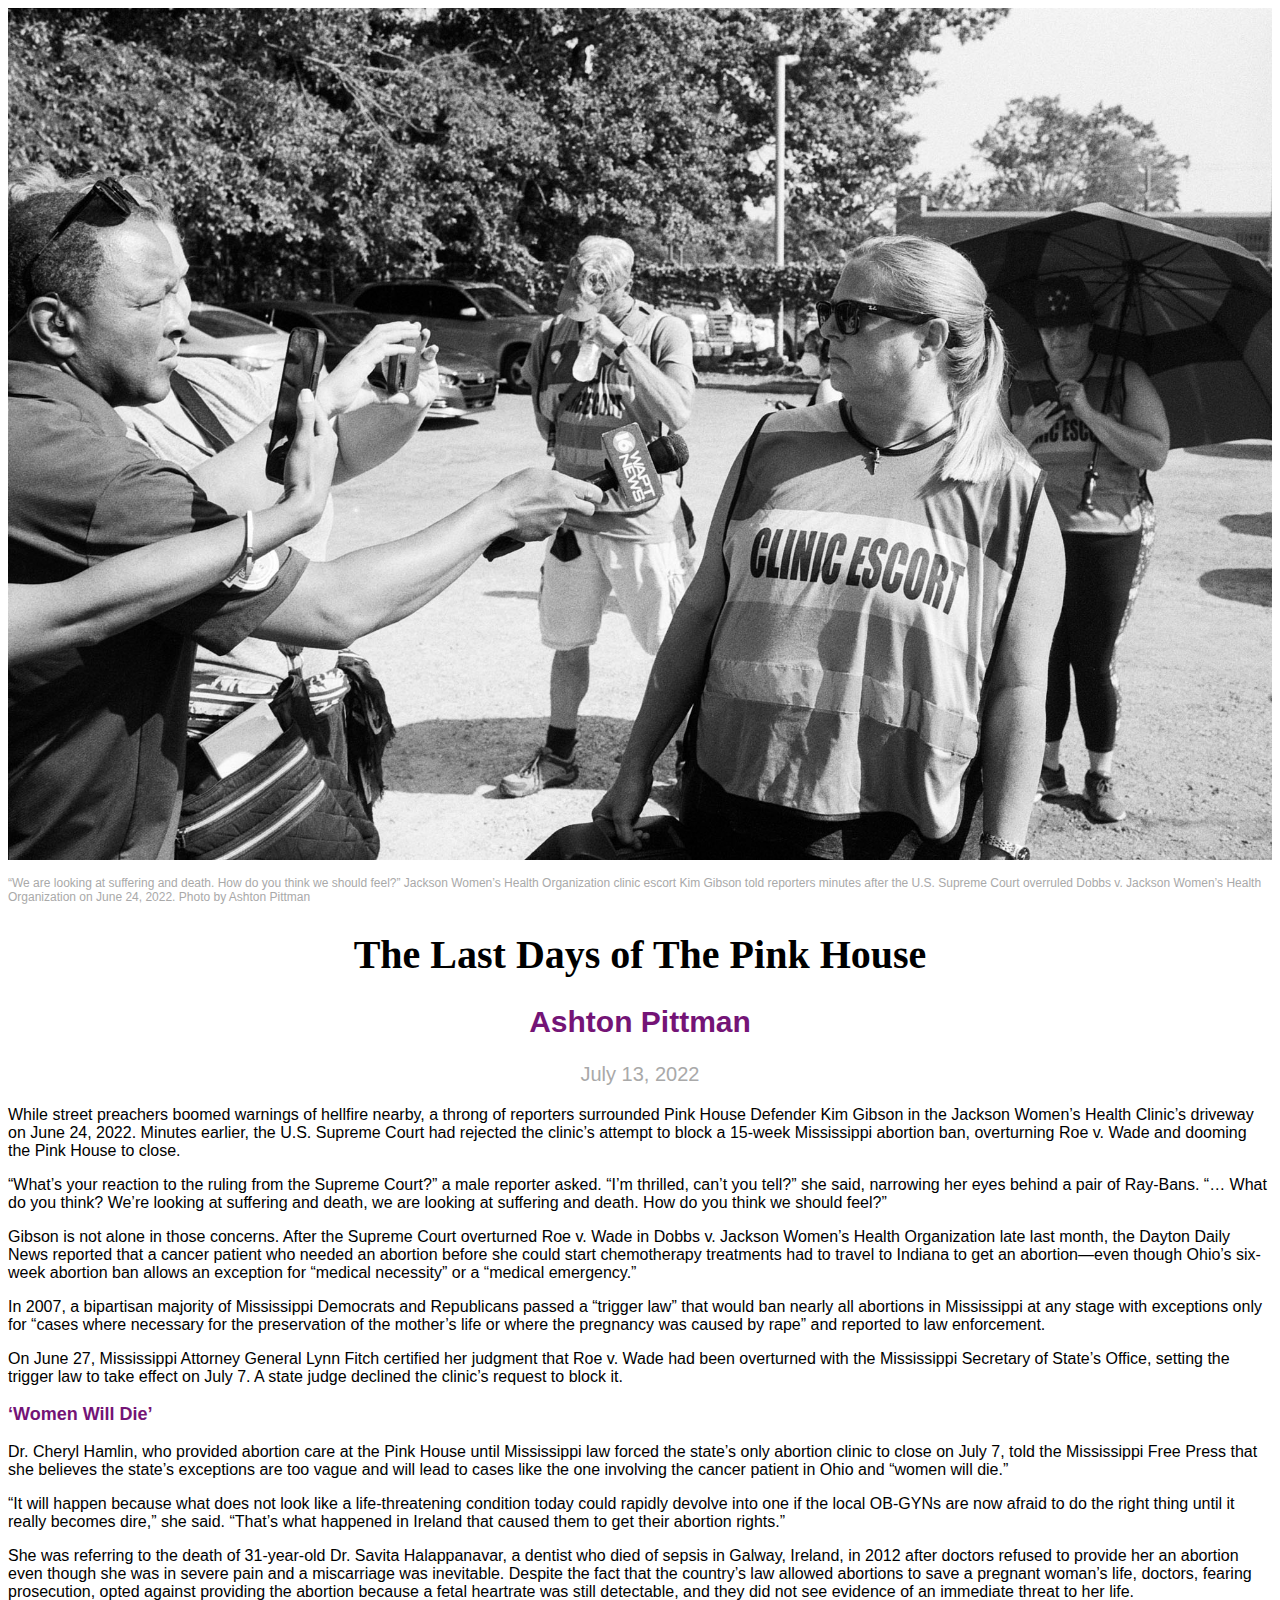
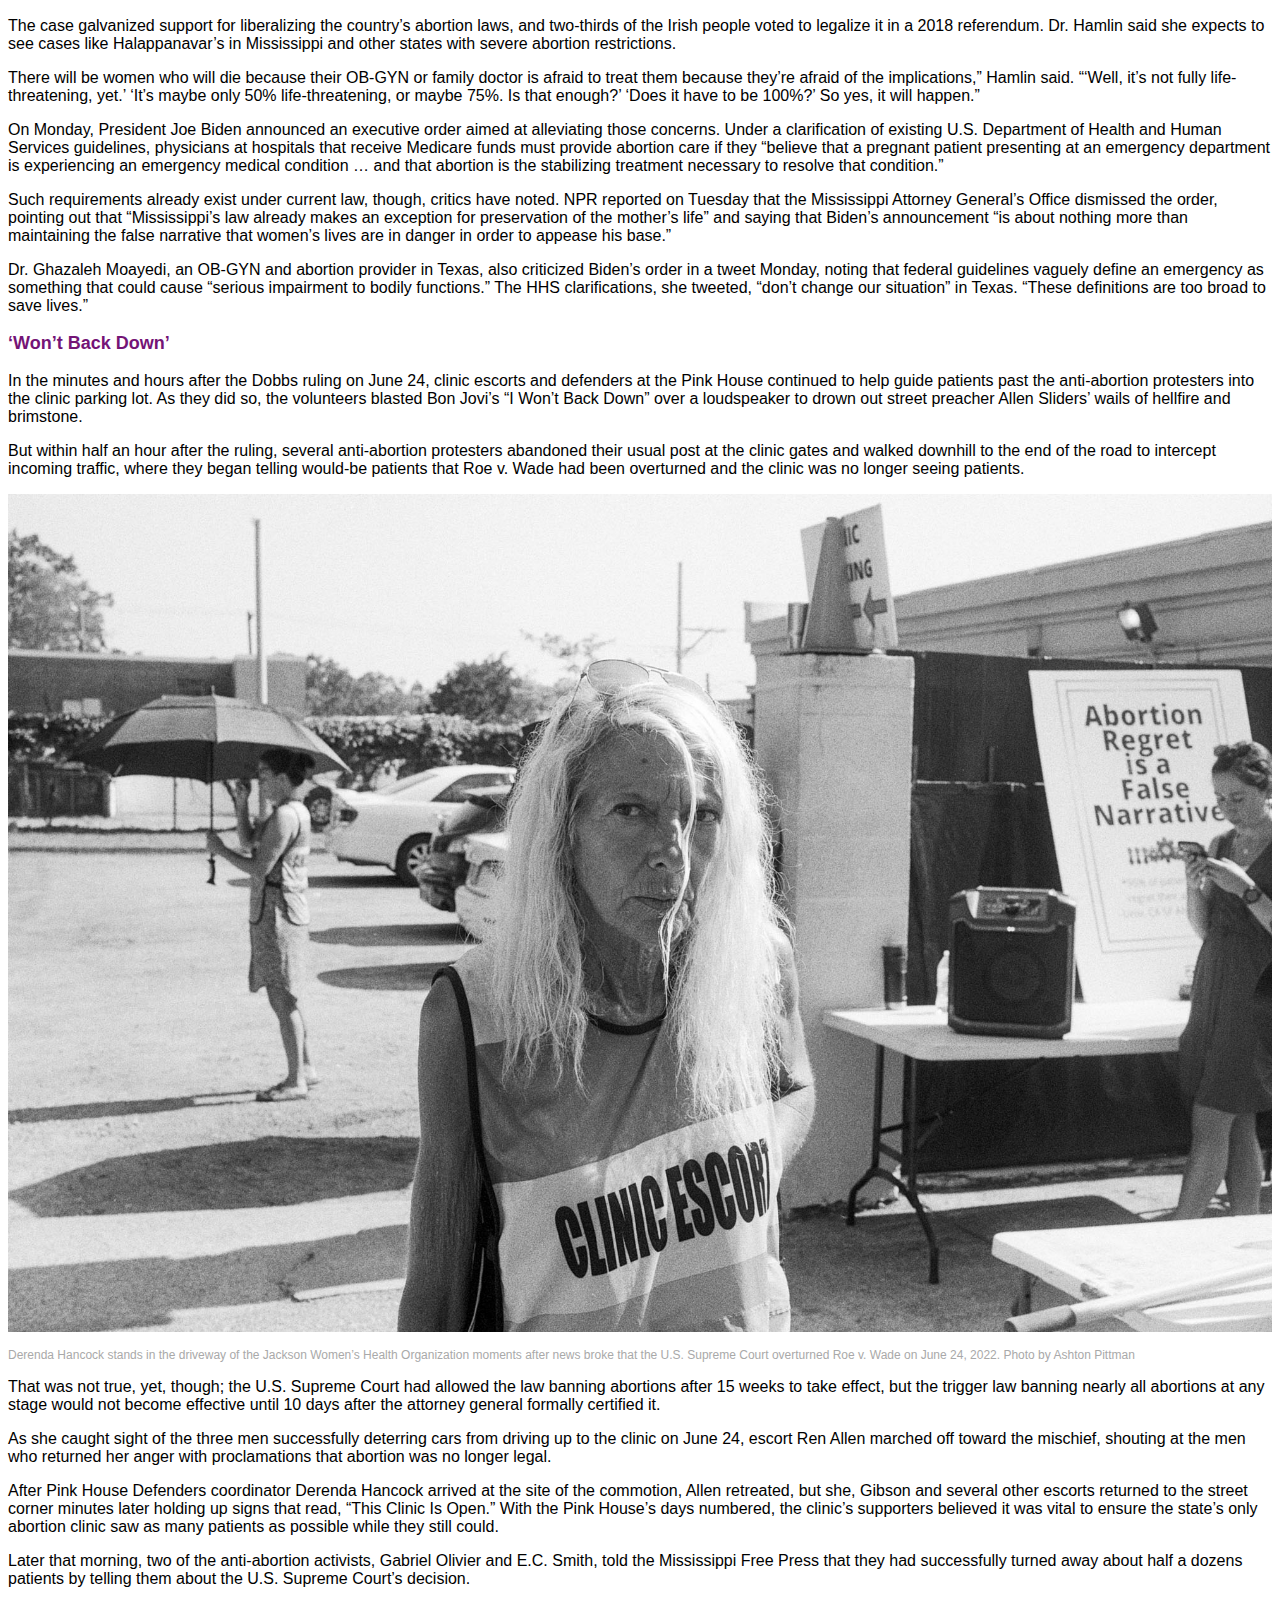
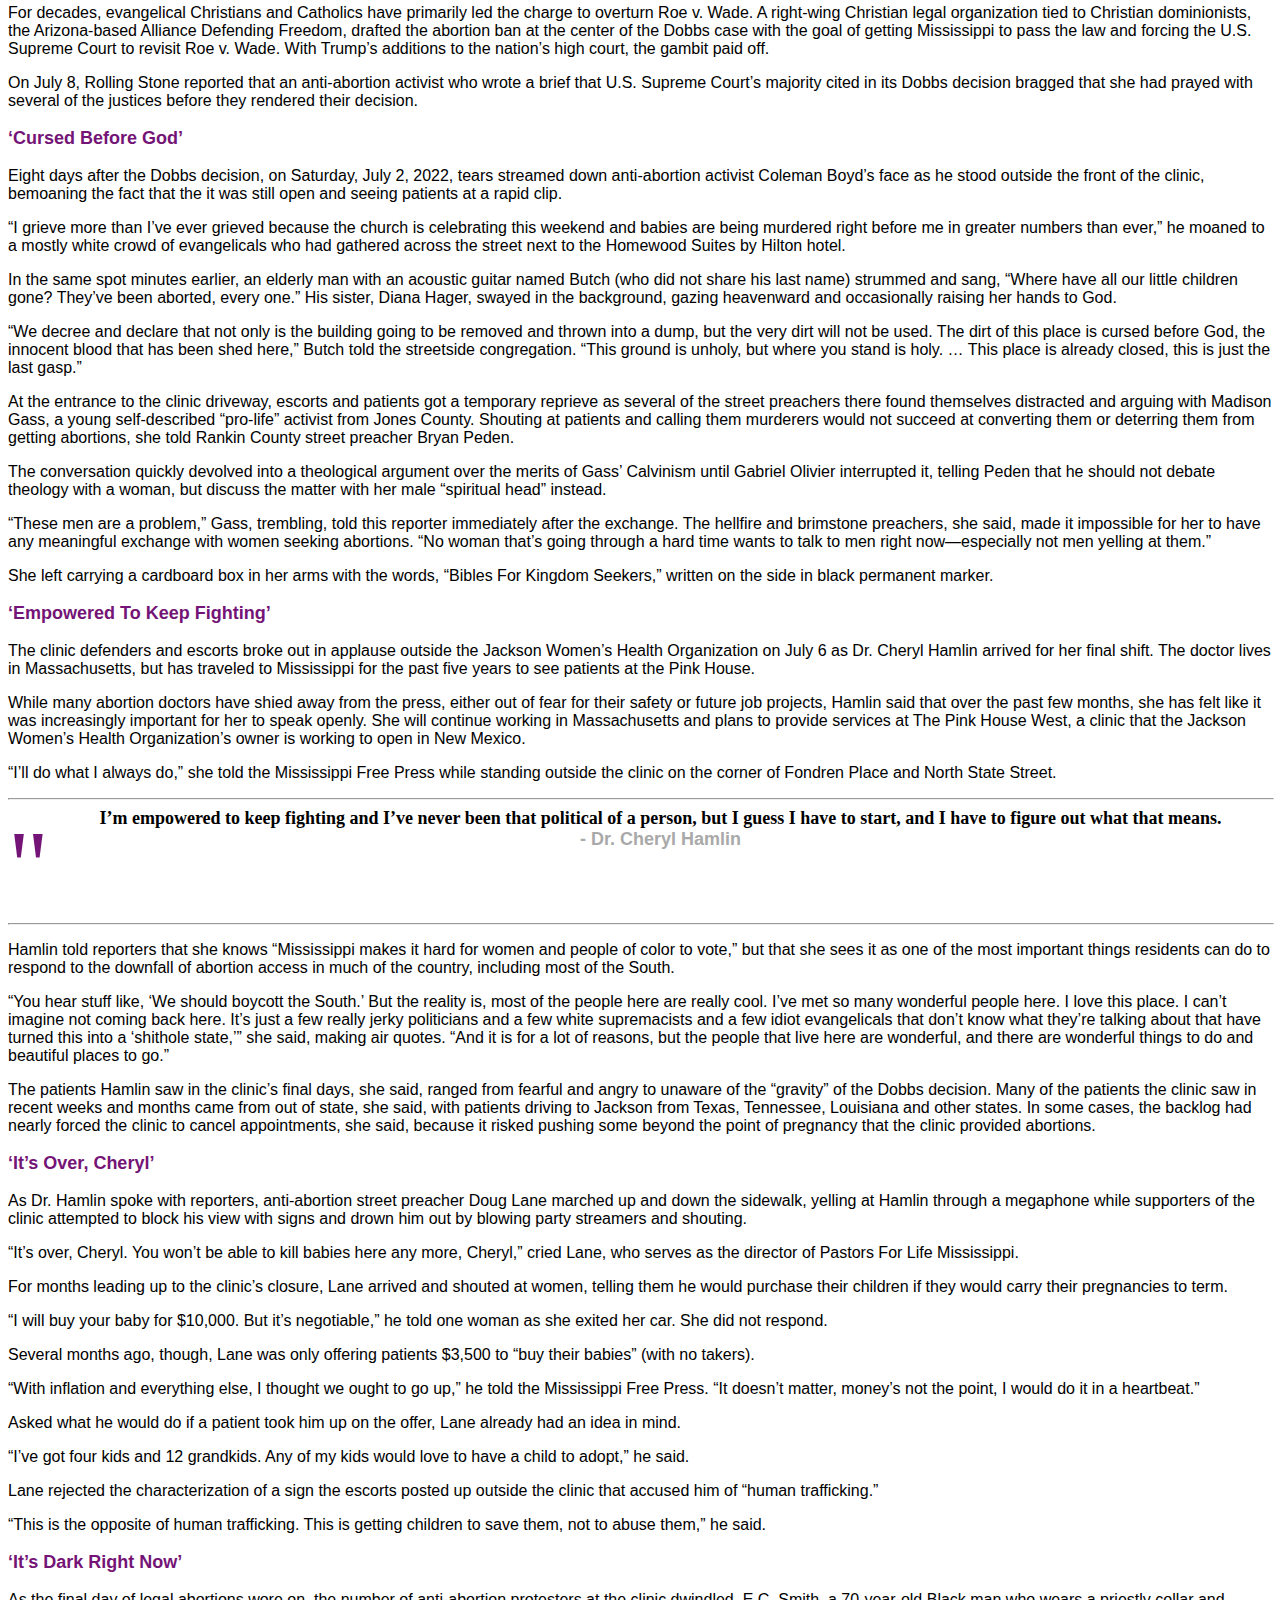
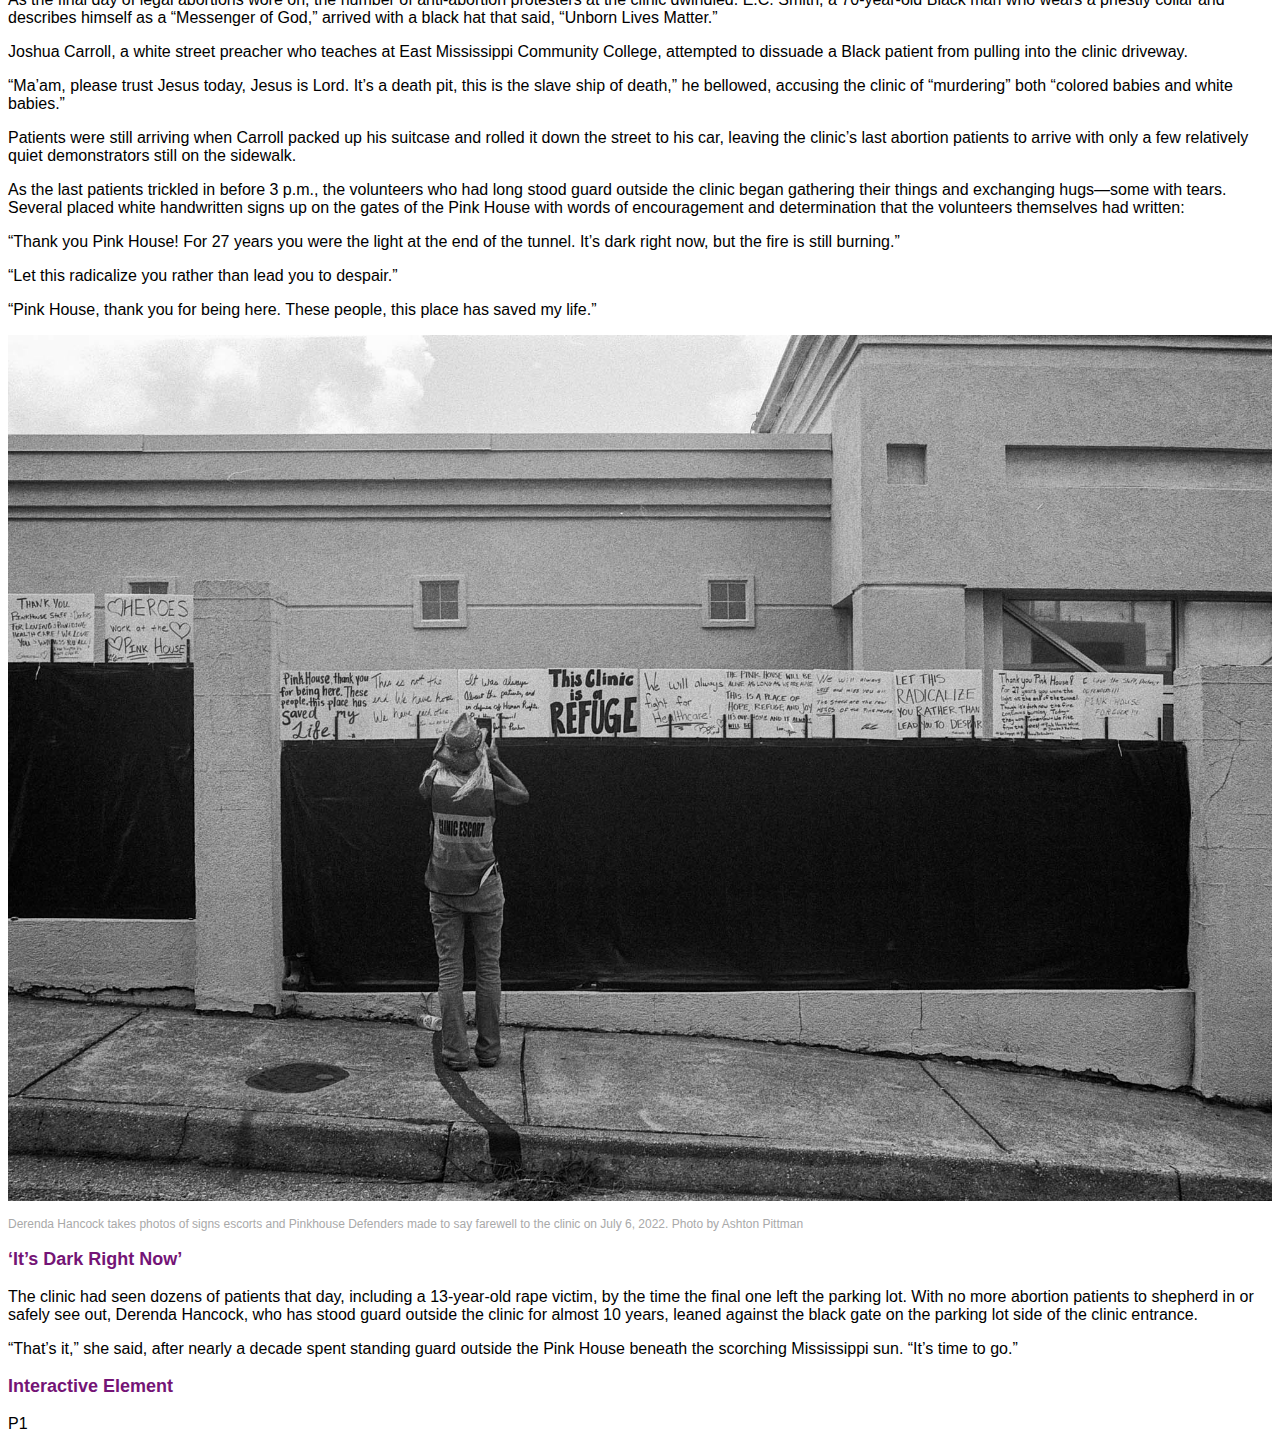
==== final-project/index.html @ 5cbc88b7 "rename" ====
<!DOCTYPE html>

<html lang="en">
    
<head>
<meta charset="utf-8">
<meta name="viewport" content="width=device-width, initial-scale=1, shrink-to-fit=no">
<meta name="description" content="Description goes here.">
    <title>Laine Napoli Final Project</title>
    
<!-- Bootstrap CSS and JavaScript -->
<link href="https://cdn.jsdelivr.net/npm/bootstrap@5.0.1/dist/css/bootstrap.min.css" rel="stylesheet" integrity="sha384-+0n0xVW2eSR5OomGNYDnhzAbDsOXxcvSN1TPprVMTNDbiYZCxYbOOl7+AMvyTG2x" crossorigin="anonymous">
<script src="https://cdn.jsdelivr.net/npm/bootstrap@5.0.1/dist/js/bootstrap.bundle.min.js" integrity="sha384-gtEjrD/SeCtmISkJkNUaaKMoLD0//ElJ19smozuHV6z3Iehds+3Ulb9Bn9Plx0x4" crossorigin="anonymous"></script>
<link rel="stylesheet" href="https://cdn.jsdelivr.net/npm/bootstrap-icons@1.5.0/font/bootstrap-icons.css">

<link rel="stylesheet" href="css-frame.css">

<!--Google Font Goes Here-->
    
</head>
    
<body>

<div class="container-fluid">
    <div class="row">
        <div class="col">
            <img src="leadimage.jpg" alt="alt text here" class=leadimage>
            <p id="caption">“We are looking at suffering and death. How do you think we should feel?” Jackson Women’s Health Organization clinic escort Kim Gibson told reporters minutes after the U.S. Supreme Court overruled Dobbs v. Jackson Women’s Health Organization on June 24, 2022. Photo by Ashton Pittman</p>
        </div>
    </div>
</div>
    
<div class="container">
    <div class="row">
          <div class="col-sm-8 offset-sm-4">
        <h1>The Last Days of The Pink House</h1>
        <h2>Ashton Pittman</h2>
        <h3>July 13, 2022</h3>
        </div>
    </div>
</div>
    
<div class="container">
    <div class="row">
        <div class="col-sm-8 offset-sm-2">
        <p id="bodytext">While street preachers boomed warnings of hellfire nearby, a throng of reporters surrounded Pink House Defender Kim Gibson in the Jackson Women’s Health Clinic’s driveway on June 24, 2022. Minutes earlier, the U.S. Supreme Court had rejected the clinic’s attempt to block a 15-week Mississippi abortion ban, overturning Roe v. Wade and dooming the Pink House to close.</p>
        <p id="bodytext">“What’s your reaction to the ruling from the Supreme Court?” a male reporter asked. “I’m thrilled, can’t you tell?” she said, narrowing her eyes behind a pair of Ray-Bans. “… What do you think? We’re looking at suffering and death, we are looking at suffering and death. How do you think we should feel?”</p>
        <p id="bodytext">Gibson is not alone in those concerns. After the Supreme Court overturned Roe v. Wade in Dobbs v. Jackson Women’s Health Organization late last month, the Dayton Daily News reported that a cancer patient who needed an abortion before she could start chemotherapy treatments had to travel to Indiana to get an abortion—even though Ohio’s six-week abortion ban allows an exception for “medical necessity” or a “medical emergency.”</p>
        <p id="bodytext">In 2007, a bipartisan majority of Mississippi Democrats and Republicans passed a “trigger law” that would ban nearly all abortions in Mississippi at any stage with exceptions only for “cases where necessary for the preservation of the mother’s life or where the pregnancy was caused by rape” and reported to law enforcement.</p>
        <p id="bodytext">On June 27, Mississippi Attorney General Lynn Fitch certified her judgment that Roe v. Wade had been overturned with the Mississippi Secretary of State’s Office, setting the trigger law to take effect on July 7. A state judge declined the clinic’s request to block it.</p>
        </div>
    </div>
</div>

<div class="container">
    <div class="row">
        <div class="col-sm-8 offset-sm-2">
        <p id="sectionheader">‘Women Will Die’</p>
        <p id="bodytext">Dr. Cheryl Hamlin, who provided abortion care at the Pink House until Mississippi law forced the state’s only abortion clinic to close on July 7, told the Mississippi Free Press that she believes the state’s exceptions are too vague and will lead to cases like the one involving the cancer patient in Ohio and “women will die.”</p>
        <p id="bodytext">“It will happen because what does not look like a life-threatening condition today could rapidly devolve into one if the local OB-GYNs are now afraid to do the right thing until it really becomes dire,” she said. “That’s what happened in Ireland that caused them to get their abortion rights.”</p>
        <p id="bodytext">She was referring to the death of 31-year-old Dr. Savita Halappanavar, a dentist who died of sepsis in Galway, Ireland, in 2012 after doctors refused to provide her an abortion even though she was in severe pain and a miscarriage was inevitable. Despite the fact that the country’s law allowed abortions to save a pregnant woman’s life, doctors, fearing prosecution, opted against providing the abortion because a fetal heartrate was still detectable, and they did not see evidence of an immediate threat to her life.</p>
        <p id="bodytext">The case galvanized support for liberalizing the country’s abortion laws, and two-thirds of the Irish people voted to legalize it in a 2018 referendum. Dr. Hamlin said she expects to see cases like Halappanavar’s in Mississippi and other states with severe abortion restrictions.</p>
        <p id="bodytext">There will be women who will die because their OB-GYN or family doctor is afraid to treat them because they’re afraid of the implications,” Hamlin said. “‘Well, it’s not fully life-threatening, yet.’ ‘It’s maybe only 50% life-threatening, or maybe 75%. Is that enough?’ ‘Does it have to be 100%?’ So yes, it will happen.”</p>
        </div>
    </div>
</div>

<div class="container">
    <div class="row">
       <div class="col-sm-8 offset-sm-4">
        <!-- My Infographic Will Go Here-->
        </div>
    </div>
</div>
    
<div class="container">
    <div class="row">
        <div class="col-sm-8 offset-sm-2">
        <p id="bodytext">On Monday, President Joe Biden announced an executive order aimed at alleviating those concerns. Under a clarification of existing U.S. Department of Health and Human Services guidelines, physicians at hospitals that receive Medicare funds must provide abortion care if they “believe that a pregnant patient presenting at an emergency department is experiencing an emergency medical condition … and that abortion is the stabilizing treatment necessary to resolve that condition.”</p>
        <p id="bodytext">Such requirements already exist under current law, though, critics have noted. NPR reported on Tuesday that the Mississippi Attorney General’s Office dismissed the order, pointing out that “Mississippi’s law already makes an exception for preservation of the mother’s life” and saying that Biden’s announcement “is about nothing more than maintaining the false narrative that women’s lives are in danger in order to appease his base.”</p>
        <p id="bodytext">Dr. Ghazaleh Moayedi, an OB-GYN and abortion provider in Texas, also criticized Biden’s order in a tweet Monday, noting that federal guidelines vaguely define an emergency as something that could cause “serious impairment to bodily functions.” The HHS clarifications, she tweeted, “don’t change our situation” in Texas. “These definitions are too broad to save lives.”</p>
        </div>
    </div>
</div>

<div class="container">
    <div class="row">
        <div class="col-sm-8 offset-sm-2">
        <p id="sectionheader">‘Won’t Back Down’</p>
        <p id="bodytext">In the minutes and hours after the Dobbs ruling on June 24, clinic escorts and defenders at the Pink House continued to help guide patients past the anti-abortion protesters into the clinic parking lot. As they did so, the volunteers blasted Bon Jovi’s “I Won’t Back Down” over a loudspeaker to drown out street preacher Allen Sliders’ wails of hellfire and brimstone.</p>
        <p id="bodytext">But within half an hour after the ruling, several anti-abortion protesters abandoned their usual post at the clinic gates and walked downhill to the end of the road to intercept incoming traffic, where they began telling would-be patients that Roe v. Wade had been overturned and the clinic was no longer seeing patients.</p>
        </div>
    </div>
</div>

<div class="container">
    <div class="row">
       <div class="col-sm-8 offset-sm-4">
        <img src="photo2.jpg" alt="alt text here" class=bodyimage>
            <p id="caption">Derenda Hancock stands in the driveway of the Jackson Women’s Health Organization moments after news broke that the U.S. Supreme Court overturned Roe v. Wade on June 24, 2022. Photo by Ashton Pittman</p>
        </div>
    </div>
</div>

<div class="container">
    <div class="row">
        <div class="col-sm-8 offset-sm-2">
        <p id="bodytext">That was not true, yet, though; the U.S. Supreme Court had allowed the law banning abortions after 15 weeks to take effect, but the trigger law banning nearly all abortions at any stage would not become effective until 10 days after the attorney general formally certified it.</p>
        <p id="bodytext">As she caught sight of the three men successfully deterring cars from driving up to the clinic on June 24, escort Ren Allen marched off toward the mischief, shouting at the men who returned her anger with proclamations that abortion was no longer legal.</p>
        <p id="bodytext">After Pink House Defenders coordinator Derenda Hancock arrived at the site of the commotion, Allen retreated, but she, Gibson and several other escorts returned to the street corner minutes later holding up signs that read, “This Clinic Is Open.” With the Pink House’s days numbered, the clinic’s supporters believed it was vital to ensure the state’s only abortion clinic saw as many patients as possible while they still could.</p>
        <p id="bodytext">Later that morning, two of the anti-abortion activists, Gabriel Olivier and E.C. Smith, told the Mississippi Free Press that they had successfully turned away about half a dozens patients by telling them about the U.S. Supreme Court’s decision.</p>
        <p id="bodytext">For decades, evangelical Christians and Catholics have primarily led the charge to overturn Roe v. Wade. A right-wing Christian legal organization tied to Christian dominionists, the Arizona-based Alliance Defending Freedom, drafted the abortion ban at the center of the Dobbs case with the goal of getting Mississippi to pass the law and forcing the U.S. Supreme Court to revisit Roe v. Wade. With Trump’s additions to the nation’s high court, the gambit paid off.</p>
        <p id="bodytext">On July 8, Rolling Stone reported that an anti-abortion activist who wrote a brief that U.S. Supreme Court’s majority cited in its Dobbs decision bragged that she had prayed with several of the justices before they rendered their decision.</p>
        </div>
    </div>
</div>

<div class="container">
    <div class="row">
        <div class="col-sm-8 offset-sm-2">
        <p id="sectionheader">‘Cursed Before God’</p>
        <p id="bodytext">Eight days after the Dobbs decision, on Saturday, July 2, 2022, tears streamed down anti-abortion activist Coleman Boyd’s face as he stood outside the front of the clinic, bemoaning the fact that the it was still open and seeing patients at a rapid clip.</p>
        <p id="bodytext">“I grieve more than I’ve ever grieved because the church is celebrating this weekend and babies are being murdered right before me in greater numbers than ever,” he moaned to a mostly white crowd of evangelicals who had gathered across the street next to the Homewood Suites by Hilton hotel.</p>
        <p id="bodytext">In the same spot minutes earlier, an elderly man with an acoustic guitar named Butch (who did not share his last name) strummed and sang, “Where have all our little children gone? They’ve been aborted, every one.” His sister, Diana Hager, swayed in the background, gazing heavenward and occasionally raising her hands to God.</p>
        <p id="bodytext">“We decree and declare that not only is the building going to be removed and thrown into a dump, but the very dirt will not be used. The dirt of this place is cursed before God, the innocent blood that has been shed here,” Butch told the streetside congregation. “This ground is unholy, but where you stand is holy. … This place is already closed, this is just the last gasp.”</p>
        <p id="bodytext">At the entrance to the clinic driveway, escorts and patients got a temporary reprieve as several of the street preachers there found themselves distracted and arguing with Madison Gass, a young self-described “pro-life” activist from Jones County. Shouting at patients and calling them murderers would not succeed at converting them or deterring them from getting abortions, she told Rankin County street preacher Bryan Peden.</p>
        <p id="bodytext">The conversation quickly devolved into a theological argument over the merits of Gass’ Calvinism until Gabriel Olivier interrupted it, telling Peden that he should not debate theology with a woman, but discuss the matter with her male “spiritual head” instead.</p>
        <p id="bodytext">“These men are a problem,” Gass, trembling, told this reporter immediately after the exchange. The hellfire and brimstone preachers, she said, made it impossible for her to have any meaningful exchange with women seeking abortions. “No woman that’s going through a hard time wants to talk to men right now—especially not men yelling at them.”</p>
        <p id="bodytext">She left carrying a cardboard box in her arms with the words, “Bibles For Kingdom Seekers,” written on the side in black permanent marker.</p>
        </div>
    </div>
</div>
    
<div class="container">
    <div class="row">
        <div class="col-sm-8 offset-sm-2">
        <p id="sectionheader">‘Empowered To Keep Fighting’</p>
        <p id="bodytext">The clinic defenders and escorts broke out in applause outside the Jackson Women’s Health Organization on July 6 as Dr. Cheryl Hamlin arrived for her final shift. The doctor lives in Massachusetts, but has traveled to Mississippi for the past five years to see patients at the Pink House.</p>
        <p id="bodytext">While many abortion doctors have shied away from the press, either out of fear for their safety or future job projects, Hamlin said that over the past few months, she has felt like it was increasingly important for her to speak openly. She will continue working in Massachusetts and plans to provide services at The Pink House West, a clinic that the Jackson Women’s Health Organization’s owner is working to open in New Mexico.</p>
        <p id="bodytext">“I’ll do what I always do,” she told the Mississippi Free Press while standing outside the clinic on the corner of Fondren Place and North State Street.</p>
        </div>
    </div>
</div>
            
<div class="container">
    <div class="row">
       <div class="col-sm-8 offset-sm-4">  
           <hr class="quoteline-top">
           <div class="quotemark">"</div>
           <div class="quotetext">I’m empowered to keep fighting and I’ve never been that political of a person, but I guess I have to start, and I have to figure out what that means.</div>
           <div class="quoteattribution">- Dr. Cheryl Hamlin</div>
           <hr class="quoteline-bottom">
        </div>
    </div>
</div>

<div class="container">
    <div class="row">
        <div class="col-sm-8 offset-sm-2">
        <p id="bodytext">Hamlin told reporters that she knows “Mississippi makes it hard for women and people of color to vote,” but that she sees it as one of the most important things residents can do to respond to the downfall of abortion access in much of the country, including most of the South.</p>
        <p id="bodytext">“You hear stuff like, ‘We should boycott the South.’ But the reality is, most of the people here are really cool. I’ve met so many wonderful people here. I love this place. I can’t imagine not coming back here. It’s just a few really jerky politicians and a few white supremacists and a few idiot evangelicals that don’t know what they’re talking about that have turned this into a ‘shithole state,’” she said, making air quotes. “And it is for a lot of reasons, but the people that live here are wonderful, and there are wonderful things to do and beautiful places to go.”</p>
        <p id="bodytext">The patients Hamlin saw in the clinic’s final days, she said, ranged from fearful and angry to unaware of the “gravity” of the Dobbs decision. Many of the patients the clinic saw in recent weeks and months came from out of state, she said, with patients driving to Jackson from Texas, Tennessee, Louisiana and other states. In some cases, the backlog had nearly forced the clinic to cancel appointments, she said, because it risked pushing some beyond the point of pregnancy that the clinic provided abortions.</p>
        </div>
    </div>
</div>

<div class="container">
    <div class="row">
        <div class="col-sm-8 offset-sm-2">
        <p id="sectionheader">‘It’s Over, Cheryl’</p>
        <p id="bodytext">As Dr. Hamlin spoke with reporters, anti-abortion street preacher Doug Lane marched up and down the sidewalk, yelling at Hamlin through a megaphone while supporters of the clinic attempted to block his view with signs and drown him out by blowing party streamers and shouting.</p>
        <p id="bodytext">“It’s over, Cheryl. You won’t be able to kill babies here any more, Cheryl,” cried Lane, who serves as the director of Pastors For Life Mississippi.</p>
        </div>
    </div>
</div>

<div class="container">
    <div class="row">
       <div class="col-sm-8 offset-sm-4">
        <!-- My Infographic Will Go Here-->
        </div>
    </div>
</div>
    
<div class="container">
    <div class="row">
        <div class="col-sm-8 offset-sm-2">
        <p id="bodytext">For months leading up to the clinic’s closure, Lane arrived and shouted at women, telling them he would purchase their children if they would carry their pregnancies to term.</p>
        <p id="bodytext">“I will buy your baby for $10,000. But it’s negotiable,” he told one woman as she exited her car. She did not respond.</p>
        <p id="bodytext">Several months ago, though, Lane was only offering patients $3,500 to “buy their babies” (with no takers).</p>
        <p id="bodytext">“With inflation and everything else, I thought we ought to go up,” he told the Mississippi Free Press. “It doesn’t matter, money’s not the point, I would do it in a heartbeat.”</p>
        <p id="bodytext">Asked what he would do if a patient took him up on the offer, Lane already had an idea in mind.</p>
        <p id="bodytext">“I’ve got four kids and 12 grandkids. Any of my kids would love to have a child to adopt,” he said.</p>
        <p id="bodytext">Lane rejected the characterization of a sign the escorts posted up outside the clinic that accused him of “human trafficking.”</p>
        <p id="bodytext">“This is the opposite of human trafficking. This is getting children to save them, not to abuse them,” he said.</p>
        </div>
    </div>
</div>

<div class="container">
    <div class="row">
        <div class="col-sm-8 offset-sm-2">
        <p id="sectionheader">‘It’s Dark Right Now’</p>
        <p id="bodytext">As the final day of legal abortions wore on, the number of anti-abortion protesters at the clinic dwindled. E.C. Smith, a 70-year-old Black man who wears a priestly collar and describes himself as a “Messenger of God,” arrived with a black hat that said, “Unborn Lives Matter.” </p>
        <p id="bodytext">Joshua Carroll, a white street preacher who teaches at East Mississippi Community College, attempted to dissuade a Black patient from pulling into the clinic driveway.</p>
        <p id="bodytext">“Ma’am, please trust Jesus today, Jesus is Lord. It’s a death pit, this is the slave ship of death,” he bellowed, accusing the clinic of “murdering” both “colored babies and white babies.”</p>
        <p id="bodytext">Patients were still arriving when Carroll packed up his suitcase and rolled it down the street to his car, leaving the clinic’s last abortion patients to arrive with only a few relatively quiet demonstrators still on the sidewalk.</p>
        <p id="bodytext">As the last patients trickled in before 3 p.m., the volunteers who had long stood guard outside the clinic began gathering their things and exchanging hugs—some with tears. Several placed white handwritten signs up on the gates of the Pink House with words of encouragement and determination that the volunteers themselves had written:</p>
        <p id="bodytext">“Thank you Pink House! For 27 years you were the light at the end of the tunnel. It’s dark right now, but the fire is still burning.”</p>
        <p id="bodytext">“Let this radicalize you rather than lead you to despair.”</p>
        <p id="bodytext">“Pink House, thank you for being here. These people, this place has saved my life.”</p>
        </div>
    </div>
</div>

<div class="container">
    <div class="row">
       <div class="col-sm-8 offset-sm-4">
        <img src="photo3.jpg" alt="alt text here" class=bodyimage>
            <p id="caption">Derenda Hancock takes photos of signs escorts and Pinkhouse Defenders made to say farewell to the clinic on July 6, 2022. Photo by Ashton Pittman</p>
        </div>
    </div>
</div>

<div class="container">
    <div class="row">
        <div class="col-sm-8 offset-sm-2">
        <p id="sectionheader">‘It’s Dark Right Now’</p>
        <p id="bodytext">The clinic had seen dozens of patients that day, including a 13-year-old rape victim, by the time the final one left the parking lot. With no more abortion patients to shepherd in or safely see out, Derenda Hancock, who has stood guard outside the clinic for almost 10 years, leaned against the black gate on the parking lot side of the clinic entrance.</p>
        <p id="bodytext">“That’s it,” she said, after nearly a decade spent standing guard outside the Pink House beneath the scorching Mississippi sun. “It’s time to go.”</p>
        </div>
    </div>
</div>

<div class="container">
    <div class="row">
        <div class="col-sm-8 offset-sm-4">
        <p id="sectionheader">Interactive Element</p>
        <p id="bodytext">P1</p>
        <!-- Rotating photo wall or clickable photo wall-->
        </div>
    </div>
</div>
    
</body>
    
</html>
---- final-project/css-frame.css ----
@media {
    /*Phone styles here*/
    /*This media query targets any screen smaller than 576px wide (see below)*/
    .leadimage {
        width:100%;
    }
    
    #caption {
        font-family:"Arial";
        font-size:12px;
        font-weight:lighter; 
        color:darkgrey;
    }
    
    h1 {
        font-family:"Raleway";
        font-size:40px;
        font-weight:bolder;
        color:black;
        text-align:center;
    }
    
    h2 {
        font-family:"Arial";
        font-size:30px;
        font-weight:bold;
        color:#741476;
        text-align:center;
        text-transform:capitalize;
    }
    
    h3 {
        font-family:"Arial";
        font-size:20px;
        font-weight:normal;
        color:darkgrey;
        text-align:center;
    }
    
    #sectionheader {
        font-family:"Arial";
        font-size:18px;
        font-weight:bold;
        color:#741476;
        text-align:left;
    }
    
    #bodytext {
        font-family:"Arial";
        font-size:16px;
        font-weight:normal;
        color:black;
    }
    
    .quoteline-top {
        width:100%;
        color:#741476;
        align-content:center;
    }
    
    .quotetext {
        font-family:"Raleway";
        font-size:18px;
        font-weight:bolder;
        color:black;
        text-align:center;
    }
    
    .quoteattribution{
        font-family:"Arial";
        font-size:18px;
        font-weight:bold;
        color:darkgrey;
        text-align:center;
    }
    
     .quoteline-bottom {
        width:100%;
        color:#741476;
        align-content:center;
    }
    
     .quotemark {
        font-size:100px;
        float:left;
        color:#741476
    }
    
     .bodyimage {
        width:100%;
        align-content:center;
    }
}

@media (min-width: 576px) {
    /*Tablet-only styles here*/
    /*This media query targets any screen that is at least 576px wide (but smaller than 992px wide (see below)*/
}

@media (min-width: 992px) {
    /*Desktop-only styles here*/
    /*This media query targets any screen that is at least 992px wide*/
}

@media (min-width: 1200px) {
    /*Large-Desktop-only styles here*/
    /*This media query targets any screen that is at least 1200px wide*/
}
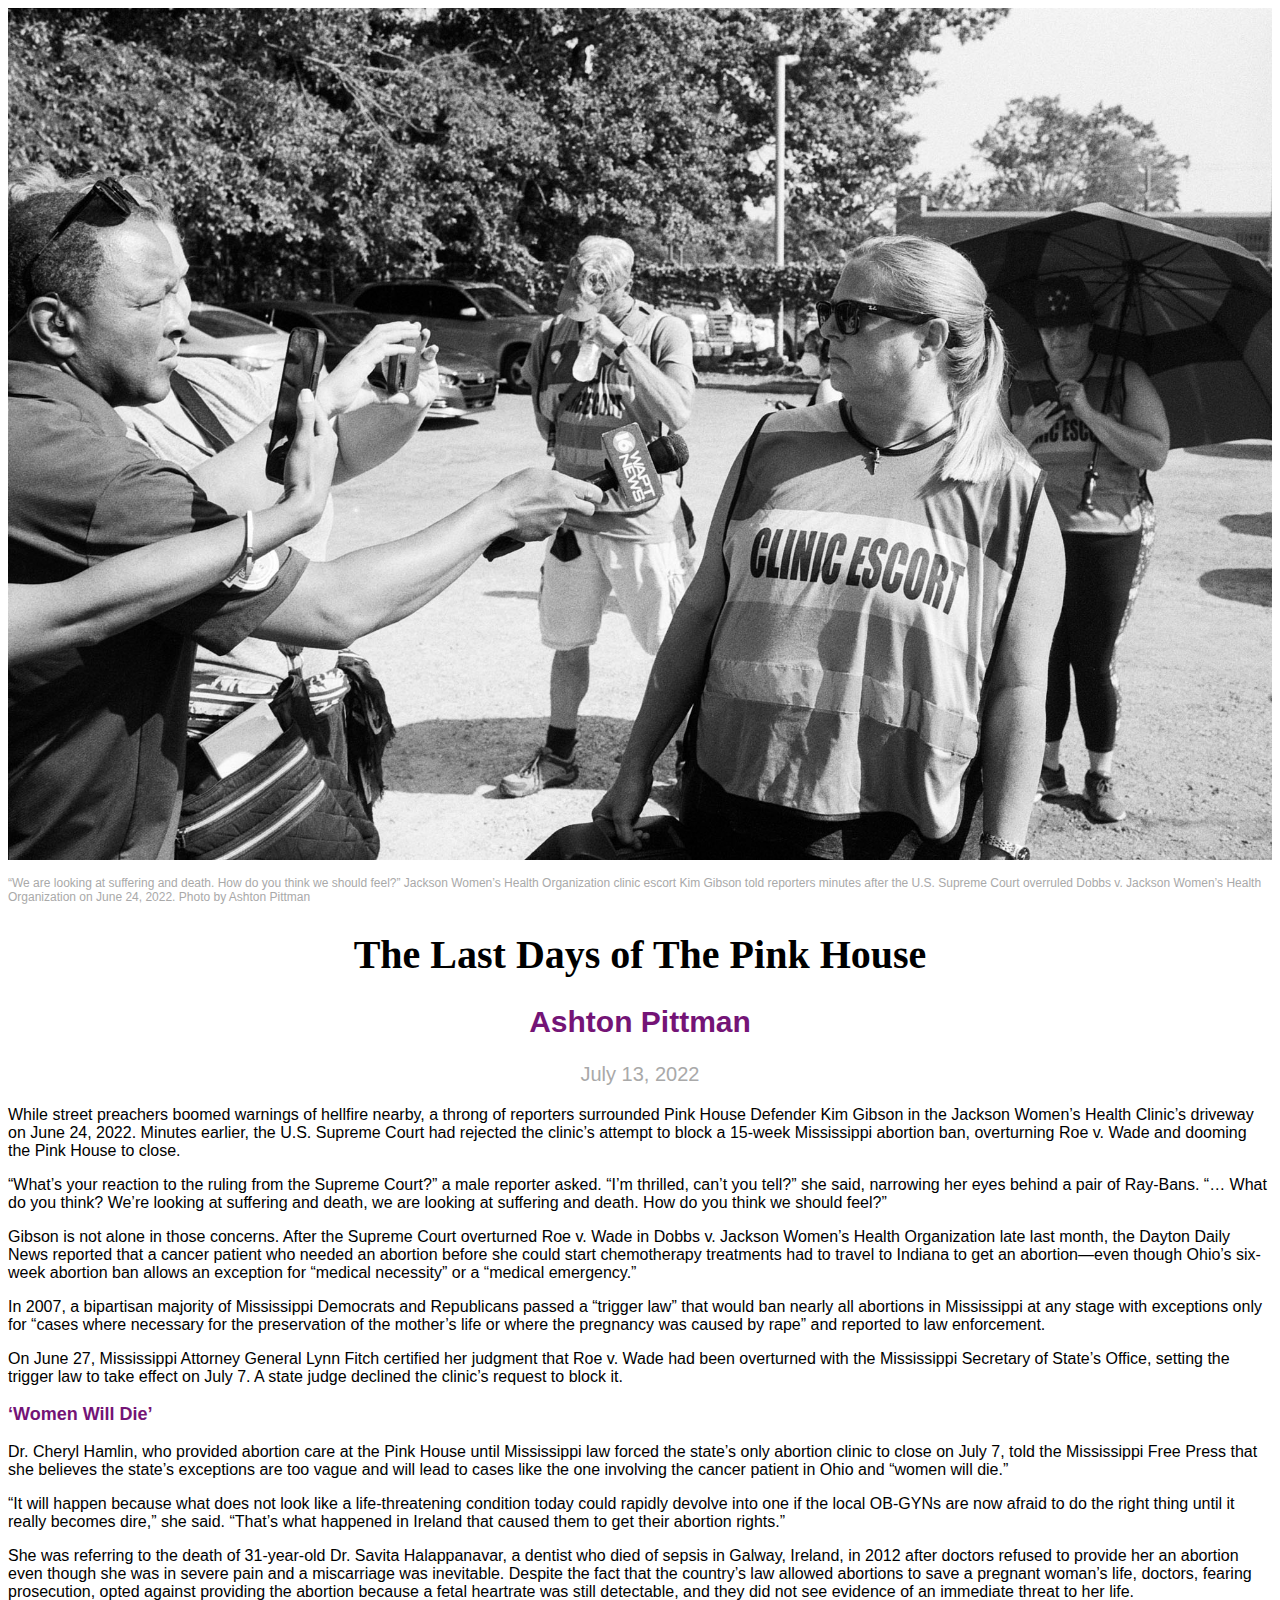
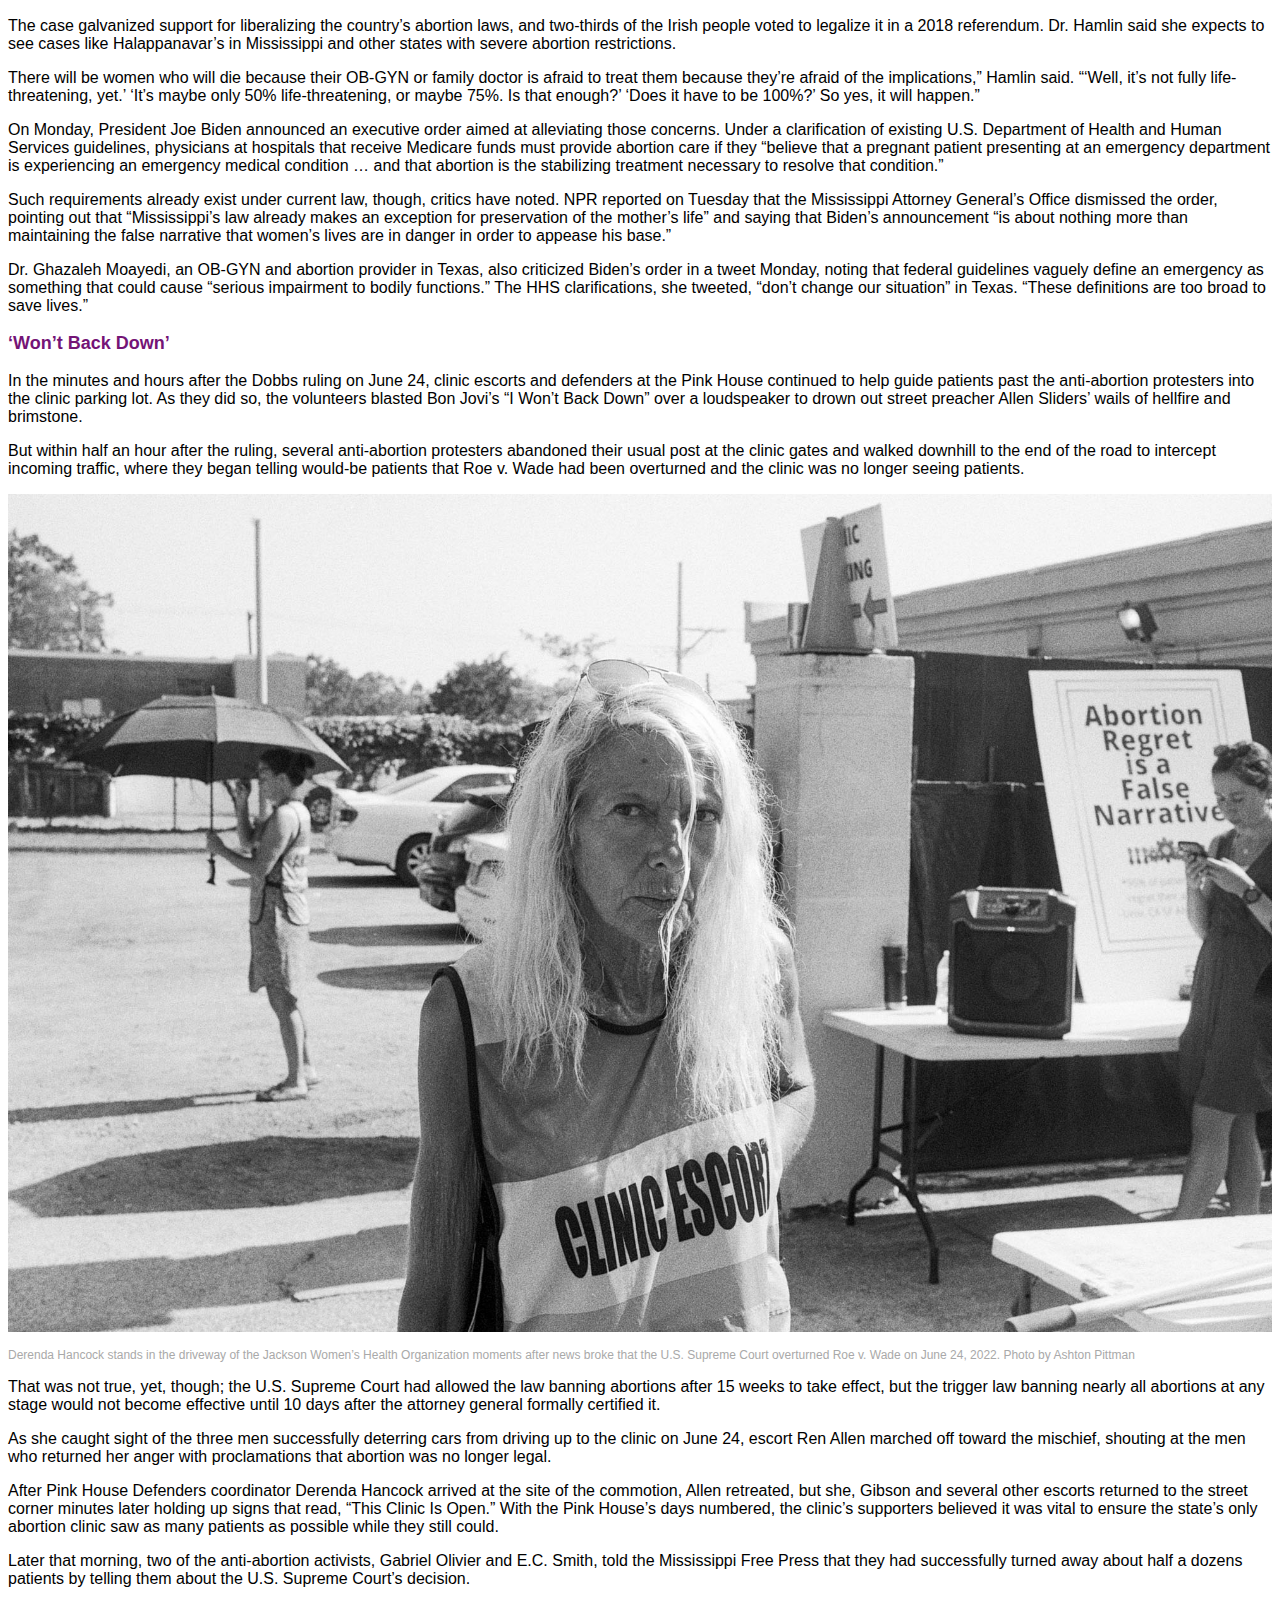
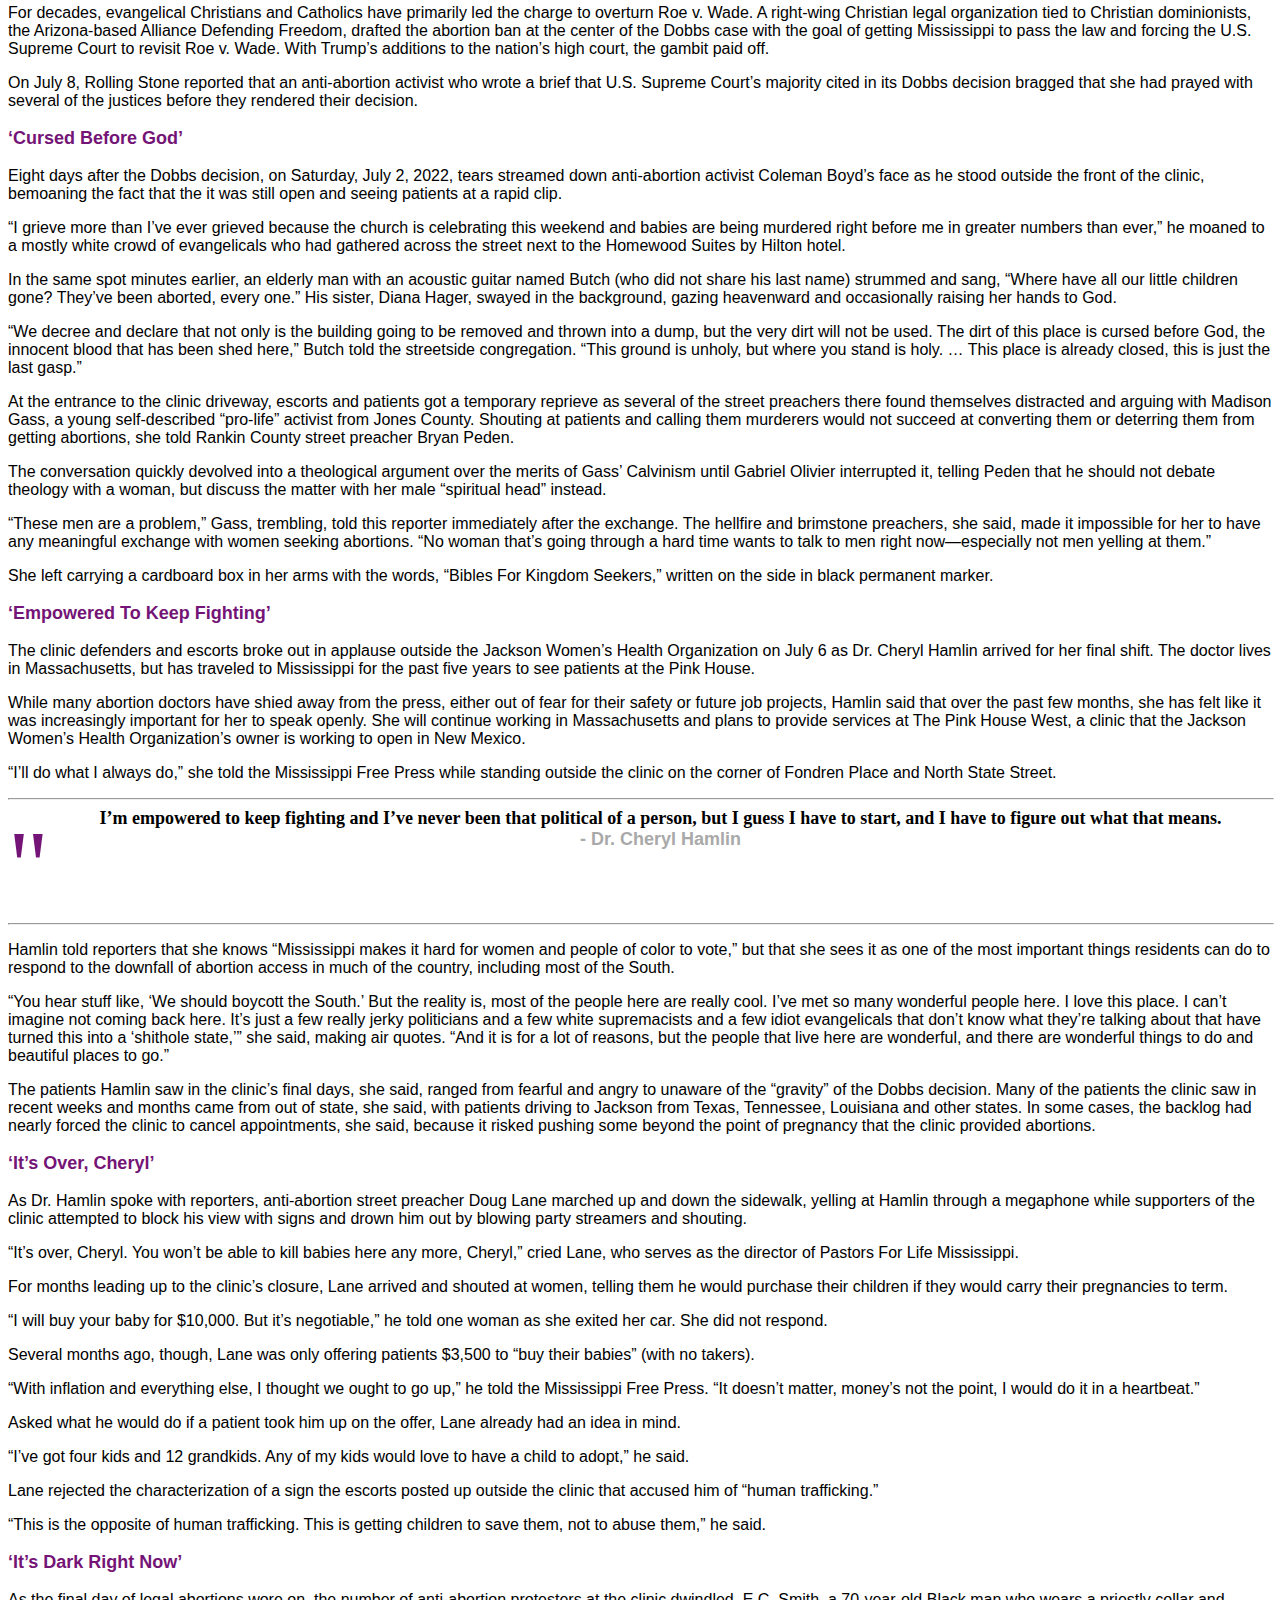
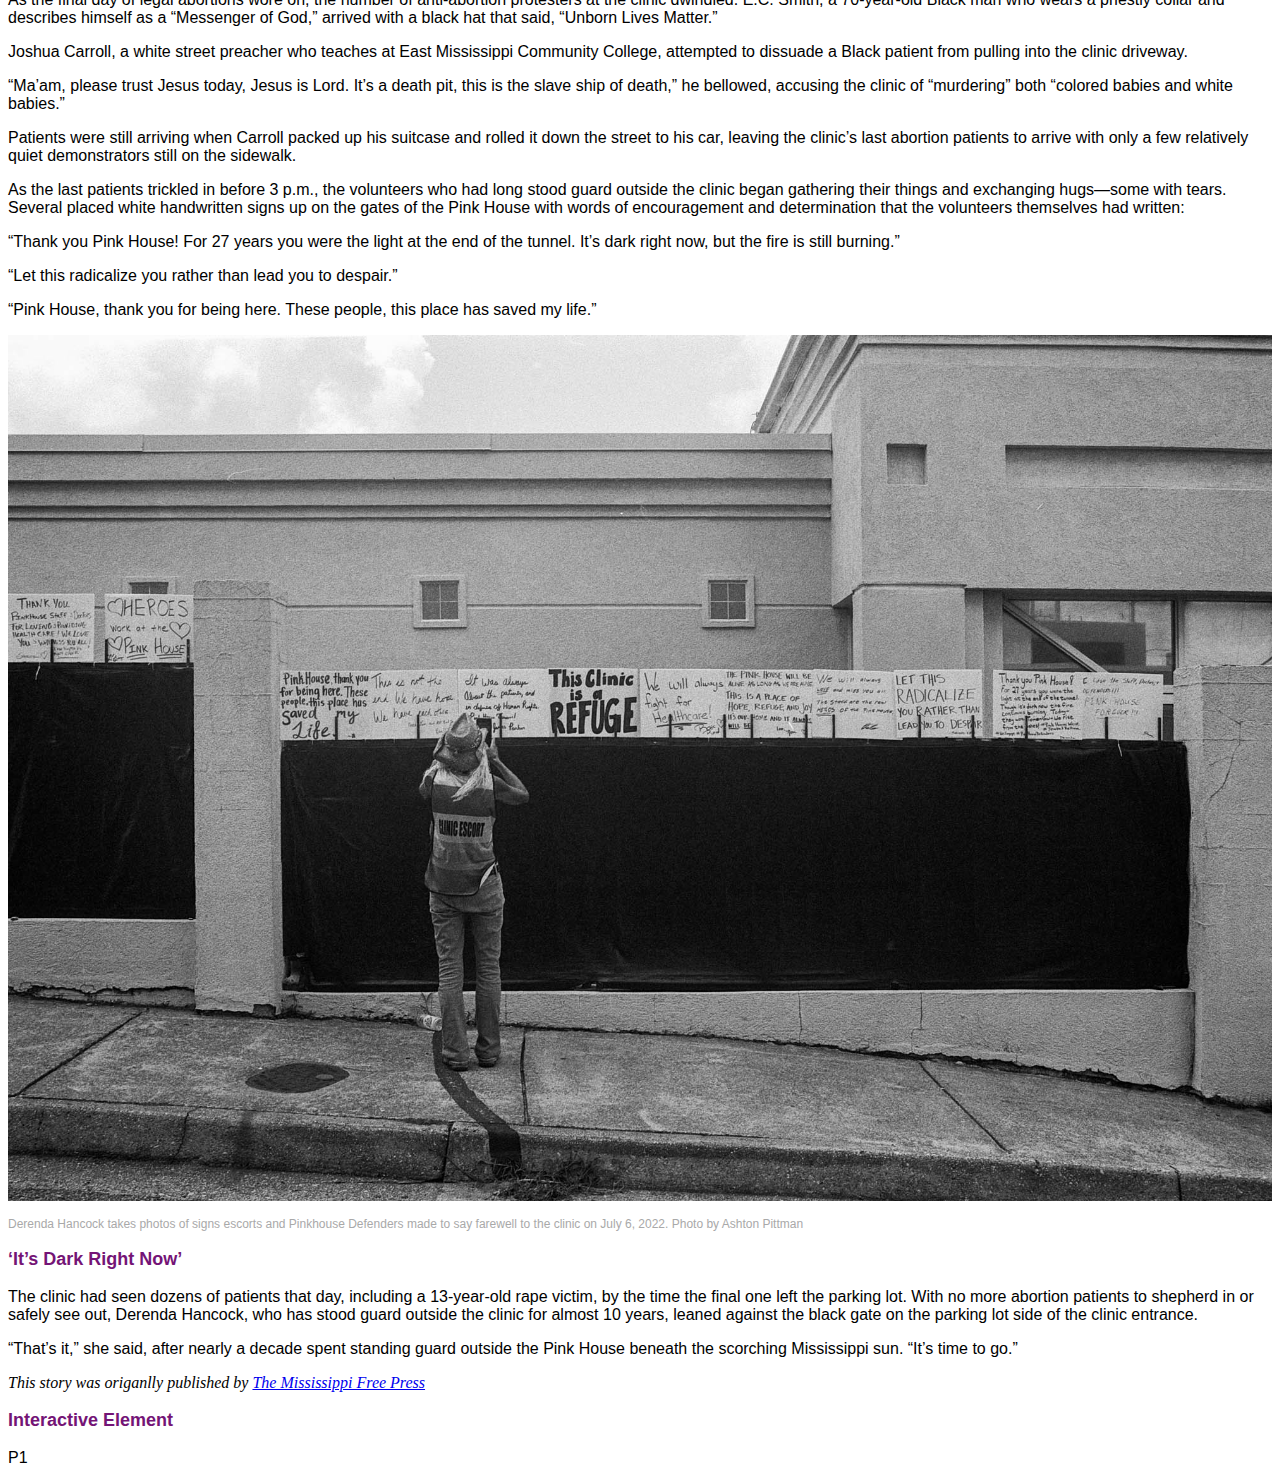
==== commit 17d72304: "Update index.html" ====
--- a/final-project/index.html
+++ b/final-project/index.html
@@ -13,7 +13,7 @@
 <script src="https://cdn.jsdelivr.net/npm/bootstrap@5.0.1/dist/js/bootstrap.bundle.min.js" integrity="sha384-gtEjrD/SeCtmISkJkNUaaKMoLD0//ElJ19smozuHV6z3Iehds+3Ulb9Bn9Plx0x4" crossorigin="anonymous"></script>
 <link rel="stylesheet" href="https://cdn.jsdelivr.net/npm/bootstrap-icons@1.5.0/font/bootstrap-icons.css">
 
-<link rel="stylesheet" href="css-frame.css">
+<link rel="stylesheet" href="style.css">
 
 <!--Google Font Goes Here-->
     
@@ -228,6 +228,9 @@
         <p id="sectionheader">‘It’s Dark Right Now’</p>
         <p id="bodytext">The clinic had seen dozens of patients that day, including a 13-year-old rape victim, by the time the final one left the parking lot. With no more abortion patients to shepherd in or safely see out, Derenda Hancock, who has stood guard outside the clinic for almost 10 years, leaned against the black gate on the parking lot side of the clinic entrance.</p>
         <p id="bodytext">“That’s it,” she said, after nearly a decade spent standing guard outside the Pink House beneath the scorching Mississippi sun. “It’s time to go.”</p>
+        <p><em>This story was origanlly published by
+            <a href="https://www.mississippifreepress.org/25577/the-last-days-of-the-pink-house">The Mississippi Free Press</a> 
+        </em></p>
         </div>
     </div>
 </div>
--- a/final-project/style.css
+++ b/final-project/style.css
@@ -0,0 +1,108 @@
+@media {
+    /*Phone styles here*/
+    /*This media query targets any screen smaller than 576px wide (see below)*/
+    .leadimage {
+        width:100%;
+    }
+    
+    #caption {
+        font-family:"Arial";
+        font-size:12px;
+        font-weight:lighter; 
+        color:darkgrey;
+    }
+    
+    h1 {
+        font-family:"Raleway";
+        font-size:40px;
+        font-weight:bolder;
+        color:black;
+        text-align:center;
+    }
+    
+    h2 {
+        font-family:"Arial";
+        font-size:30px;
+        font-weight:bold;
+        color:#741476;
+        text-align:center;
+        text-transform:capitalize;
+    }
+    
+    h3 {
+        font-family:"Arial";
+        font-size:20px;
+        font-weight:normal;
+        color:darkgrey;
+        text-align:center;
+    }
+    
+    #sectionheader {
+        font-family:"Arial";
+        font-size:18px;
+        font-weight:bold;
+        color:#741476;
+        text-align:left;
+    }
+    
+    #bodytext {
+        font-family:"Arial";
+        font-size:16px;
+        font-weight:normal;
+        color:black;
+    }
+    
+    .quoteline-top {
+        width:100%;
+        color:#741476;
+        align-content:center;
+    }
+    
+    .quotetext {
+        font-family:"Raleway";
+        font-size:18px;
+        font-weight:bolder;
+        color:black;
+        text-align:center;
+    }
+    
+    .quoteattribution{
+        font-family:"Arial";
+        font-size:18px;
+        font-weight:bold;
+        color:darkgrey;
+        text-align:center;
+    }
+    
+     .quoteline-bottom {
+        width:100%;
+        color:#741476;
+        align-content:center;
+    }
+    
+     .quotemark {
+        font-size:100px;
+        float:left;
+        color:#741476
+    }
+    
+     .bodyimage {
+        width:100%;
+        align-content:center;
+    }
+}
+
+@media (min-width: 576px) {
+    /*Tablet-only styles here*/
+    /*This media query targets any screen that is at least 576px wide (but smaller than 992px wide (see below)*/
+}
+
+@media (min-width: 992px) {
+    /*Desktop-only styles here*/
+    /*This media query targets any screen that is at least 992px wide*/
+}
+
+@media (min-width: 1200px) {
+    /*Large-Desktop-only styles here*/
+    /*This media query targets any screen that is at least 1200px wide*/
+}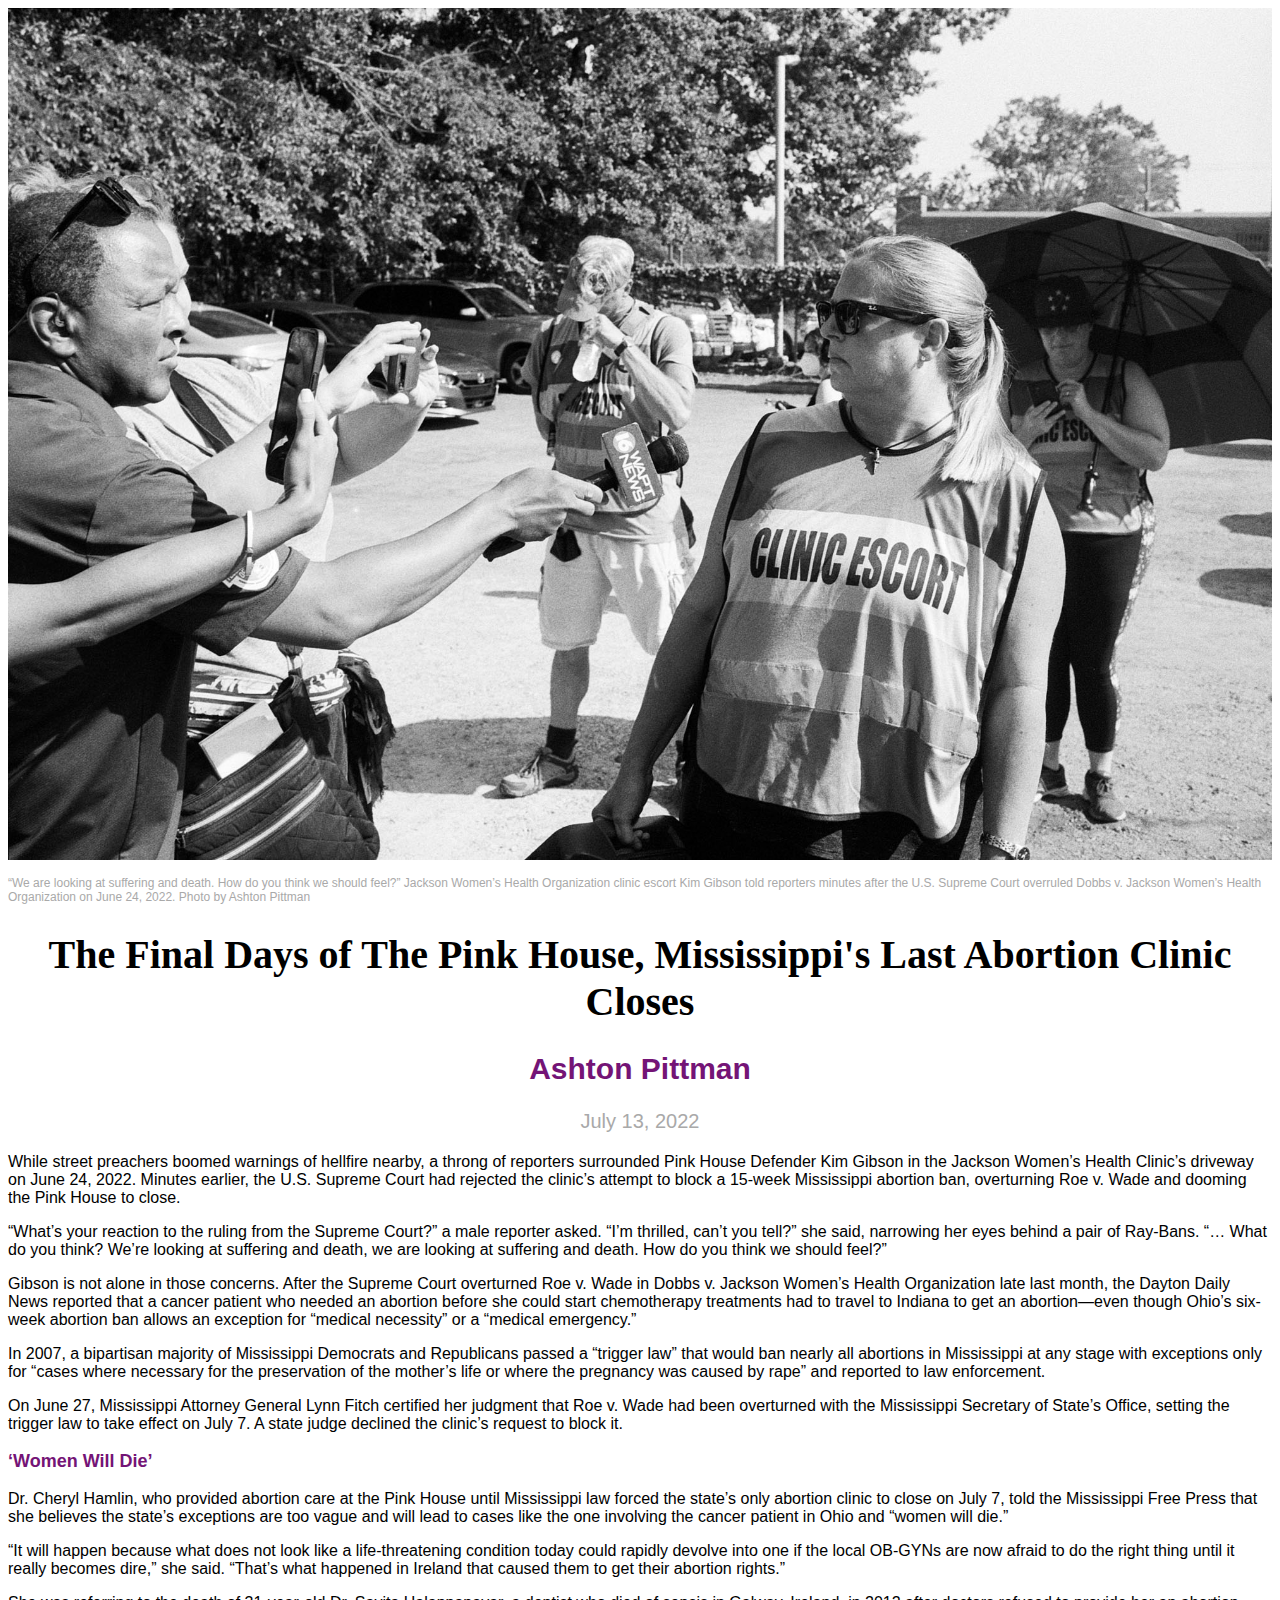
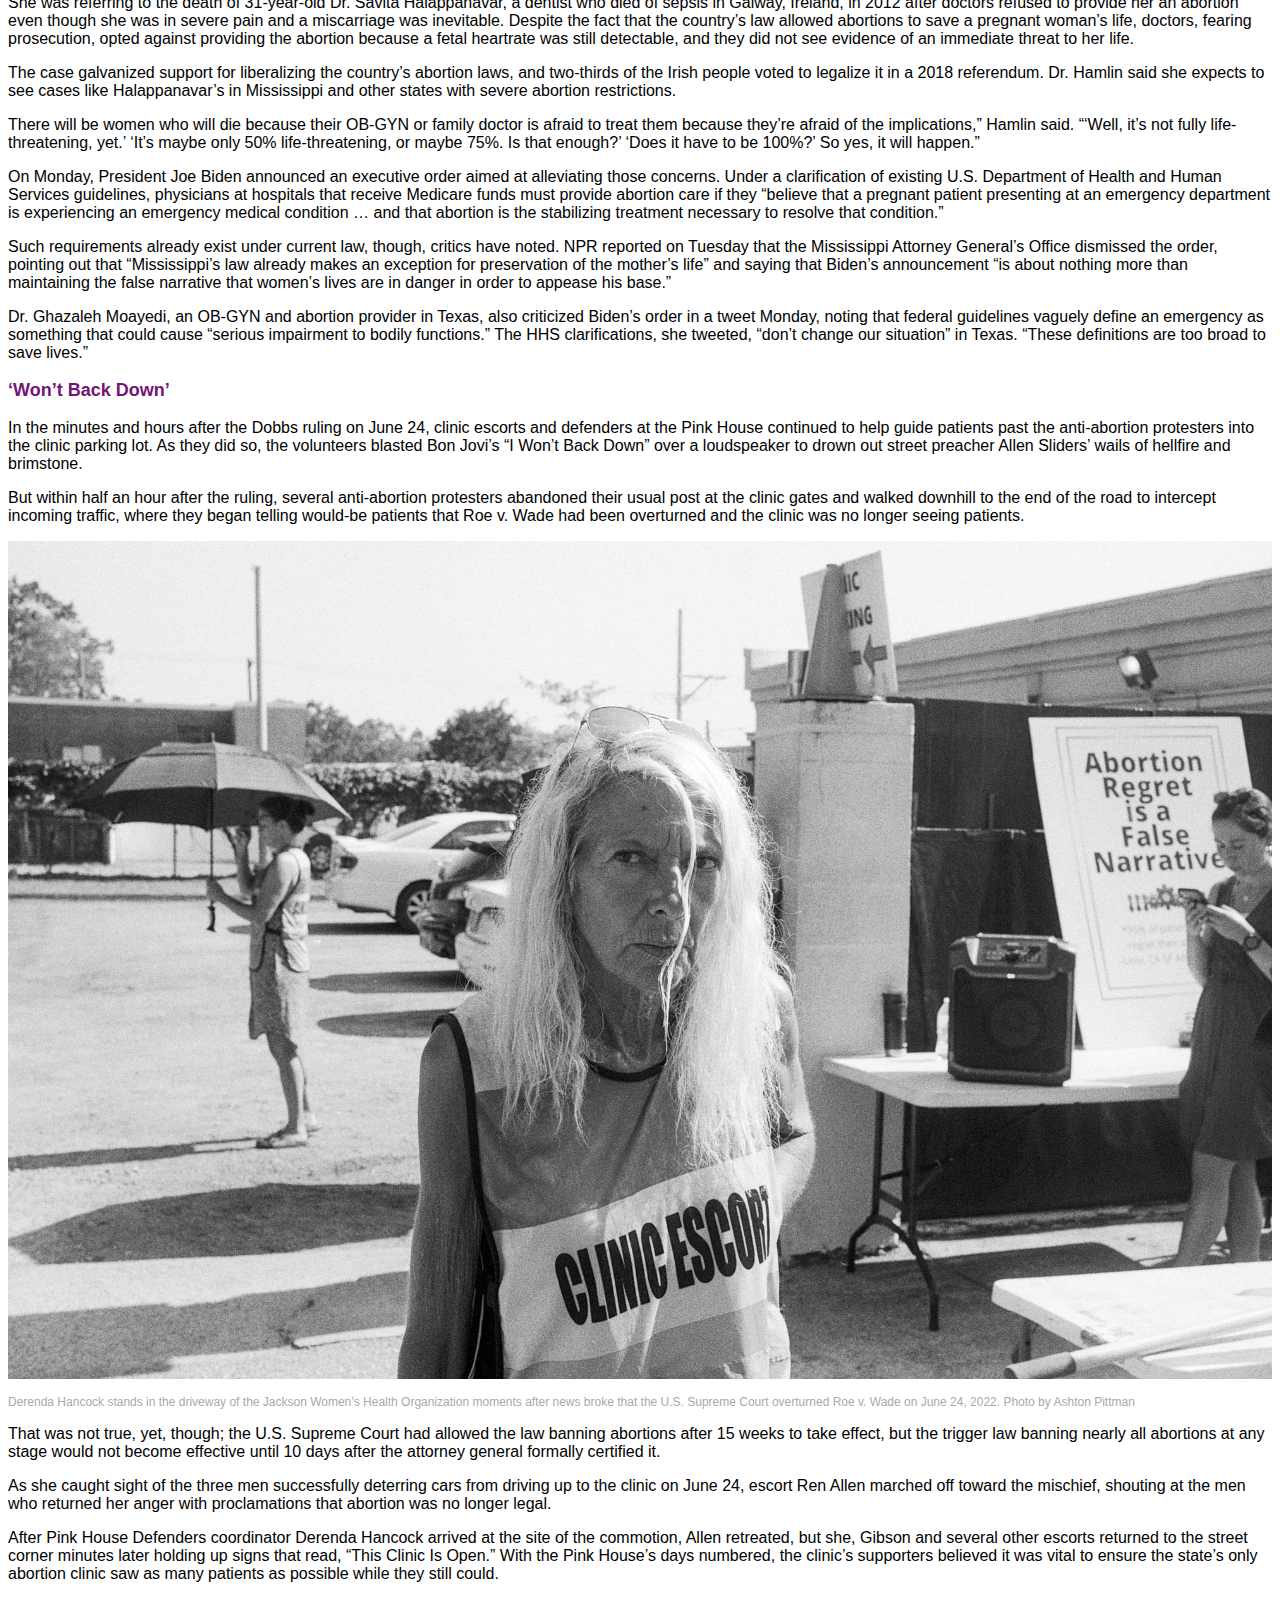
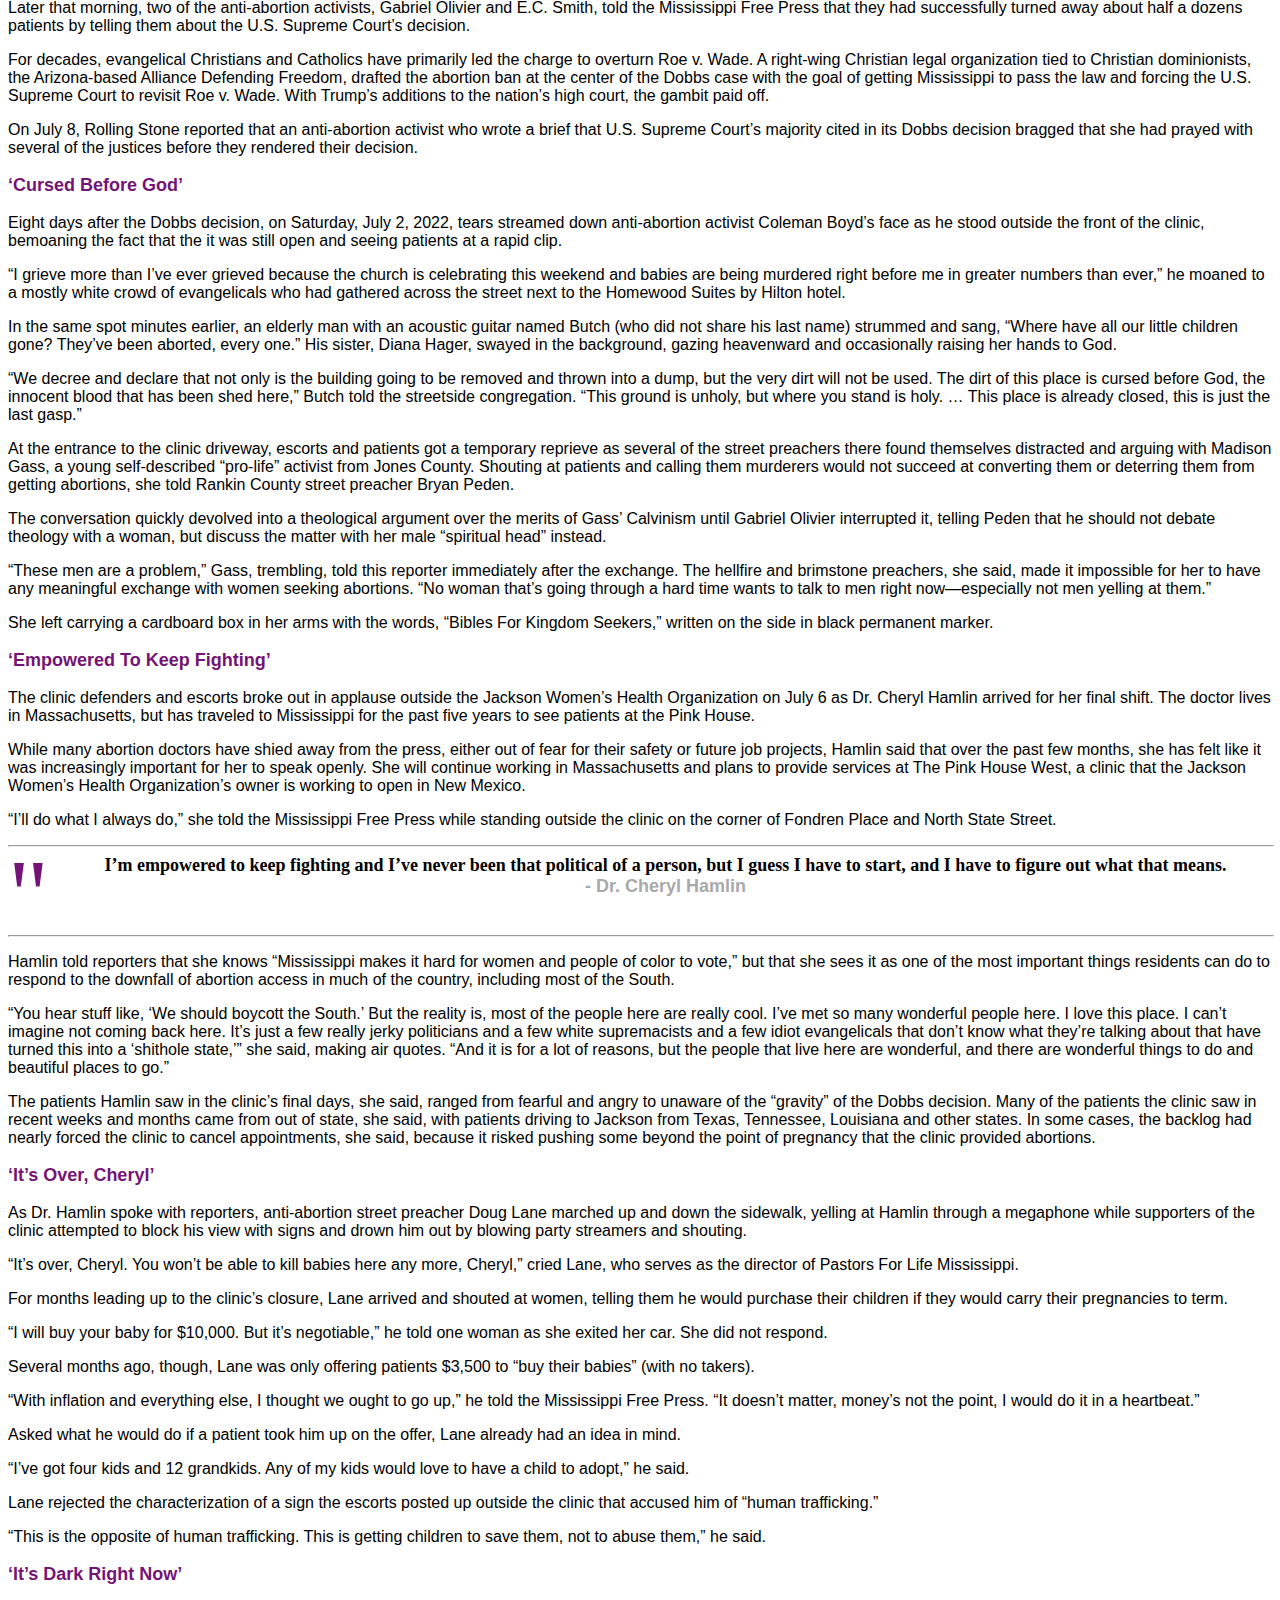
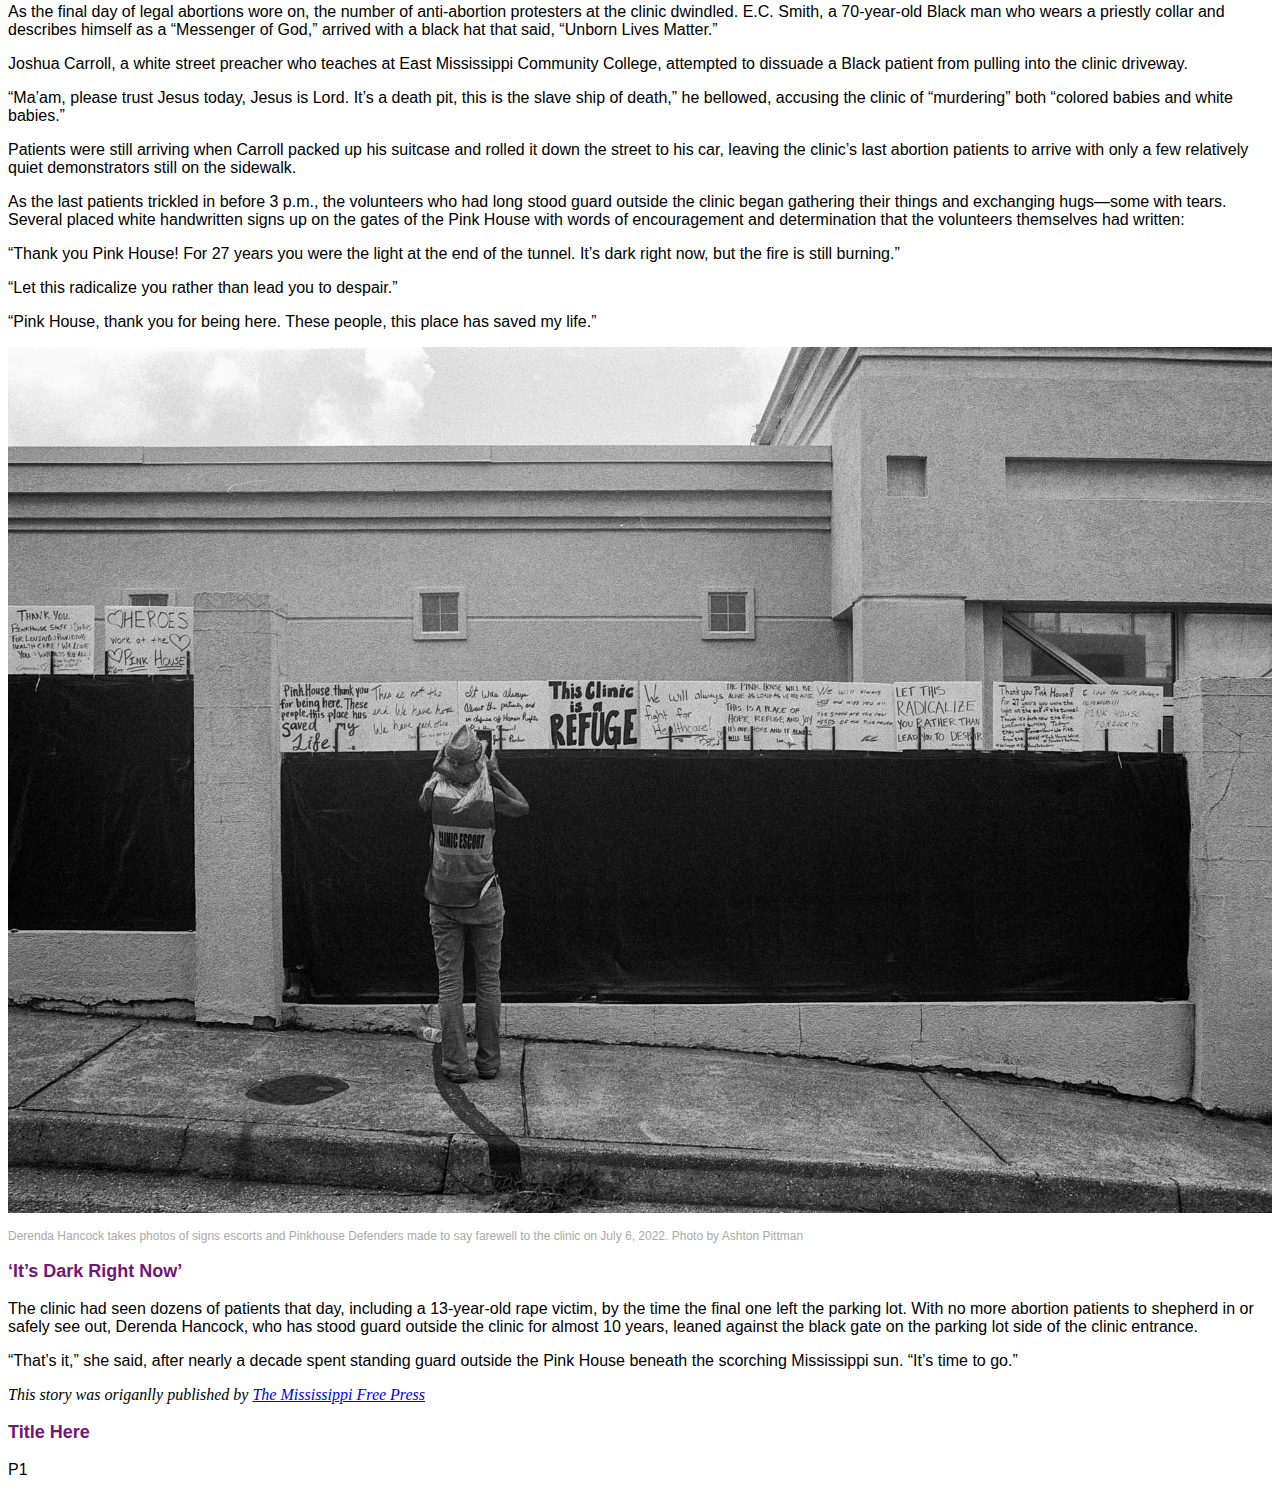
==== commit 3d62860c: "meeting" ====
--- a/final-project/index.html
+++ b/final-project/index.html
@@ -33,7 +33,7 @@
 <div class="container">
     <div class="row">
           <div class="col-sm-8 offset-sm-4">
-        <h1>The Last Days of The Pink House</h1>
+        <h1>The Final Days of The Pink House, Mississippi's Last Abortion Clinic Closes</h1>
         <h2>Ashton Pittman</h2>
         <h3>July 13, 2022</h3>
         </div>
@@ -64,14 +64,6 @@
         </div>
     </div>
 </div>
-
-<div class="container">
-    <div class="row">
-       <div class="col-sm-8 offset-sm-4">
-        <!-- My Infographic Will Go Here-->
-        </div>
-    </div>
-</div>
     
 <div class="container">
     <div class="row">
@@ -95,7 +87,7 @@
 
 <div class="container">
     <div class="row">
-       <div class="col-sm-8 offset-sm-4">
+       <div class="col-sm-8 offset-sm-2">
         <img src="photo2.jpg" alt="alt text here" class=bodyimage>
             <p id="caption">Derenda Hancock stands in the driveway of the Jackson Women’s Health Organization moments after news broke that the U.S. Supreme Court overturned Roe v. Wade on June 24, 2022. Photo by Ashton Pittman</p>
         </div>
@@ -144,7 +136,7 @@
             
 <div class="container">
     <div class="row">
-       <div class="col-sm-8 offset-sm-4">  
+       <div class="col-sm-8 offset-sm-2">  
            <hr class="quoteline-top">
            <div class="quotemark">"</div>
            <div class="quotetext">I’m empowered to keep fighting and I’ve never been that political of a person, but I guess I have to start, and I have to figure out what that means.</div>
@@ -177,7 +169,7 @@
 <div class="container">
     <div class="row">
        <div class="col-sm-8 offset-sm-4">
-        <!-- My Infographic Will Go Here-->
+        <div class="flourish-embed flourish-map" data-src="visualisation/12109113"><script src="https://public.flourish.studio/resources/embed.js"></script></div>
         </div>
     </div>
 </div>
@@ -238,9 +230,9 @@
 <div class="container">
     <div class="row">
         <div class="col-sm-8 offset-sm-4">
-        <p id="sectionheader">Interactive Element</p>
+        <p id="sectionheader">Title Here</p>
         <p id="bodytext">P1</p>
-        <!-- Rotating photo wall or clickable photo wall-->
+        <div class="flourish-embed flourish-cards" data-src="visualisation/12109182"><script src="https://public.flourish.studio/resources/embed.js"></script></div>
         </div>
     </div>
 </div>
--- a/final-project/style.css
+++ b/final-project/style.css
@@ -83,7 +83,9 @@
      .quotemark {
         font-size:100px;
         float:left;
-        color:#741476
+        color:#741476;
+        padding: 0px 10px 0px 0px;
+        line-height:.8;
     }
     
      .bodyimage {
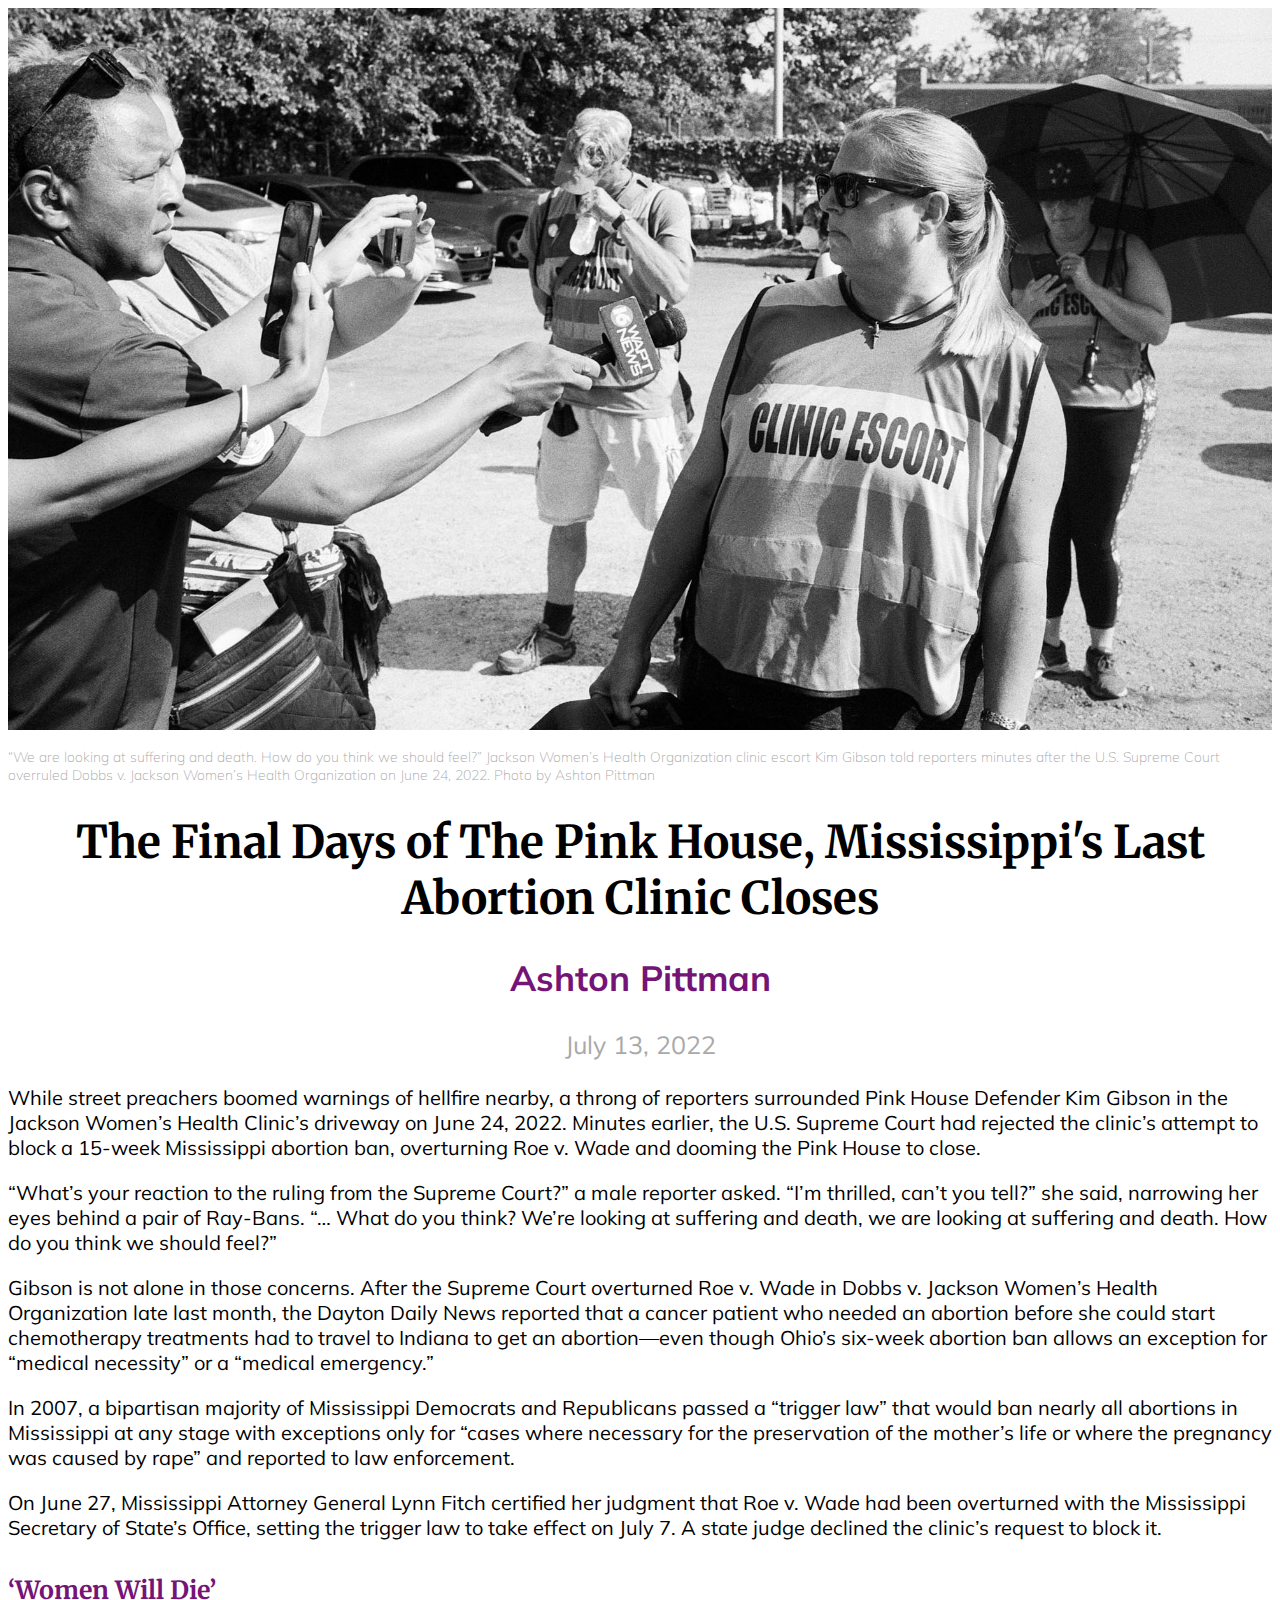
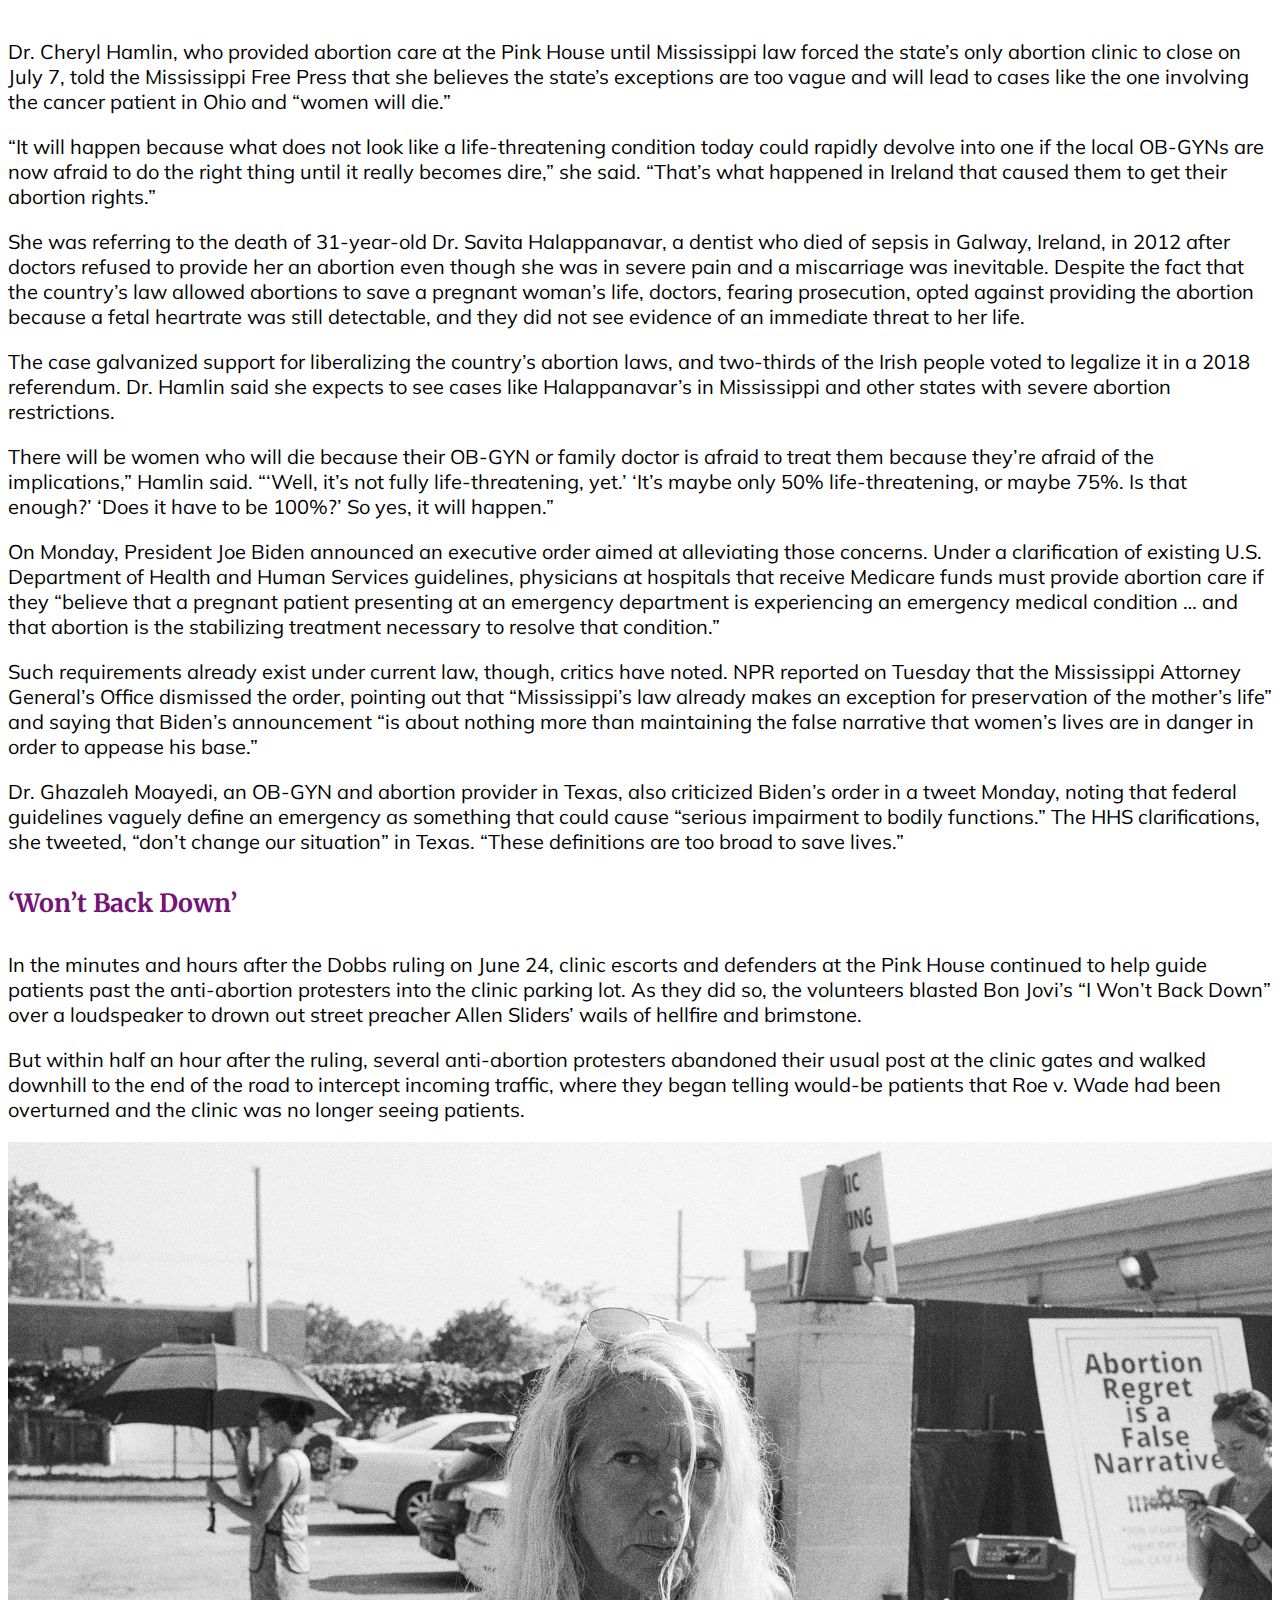
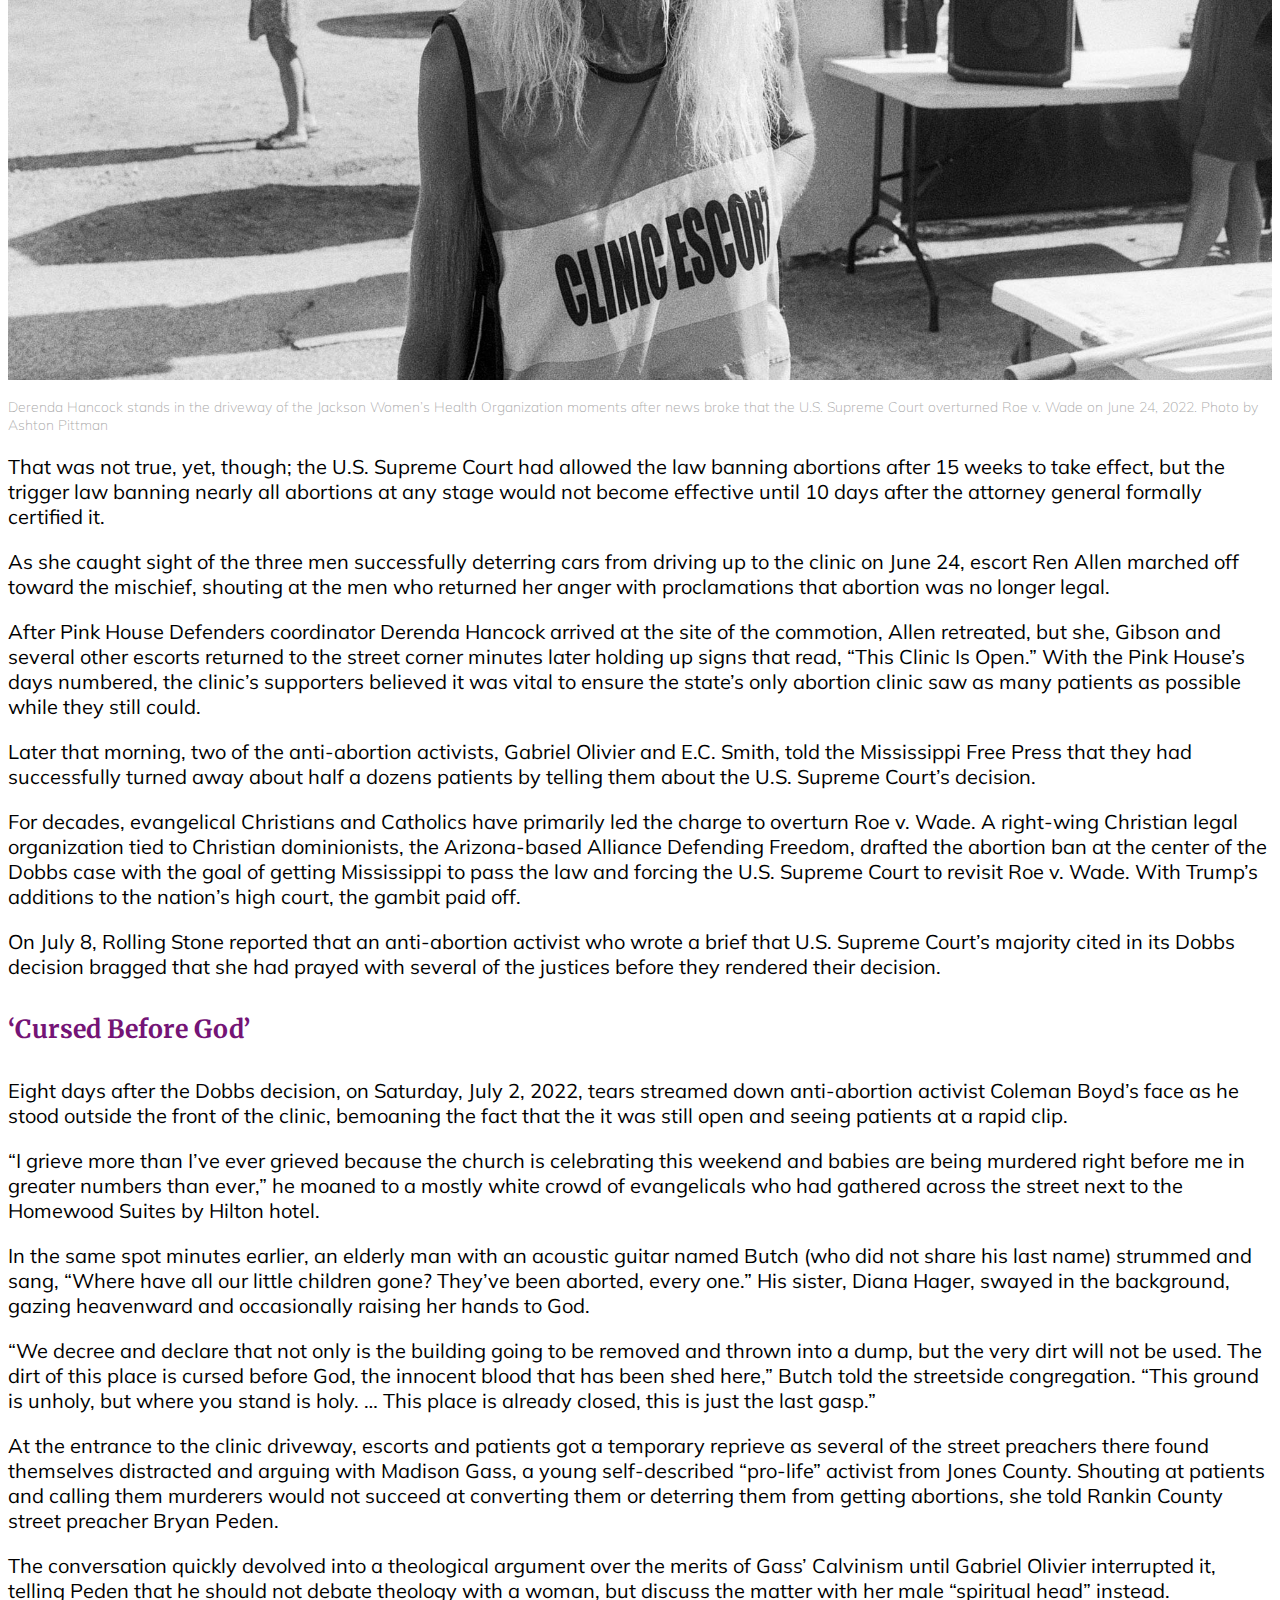
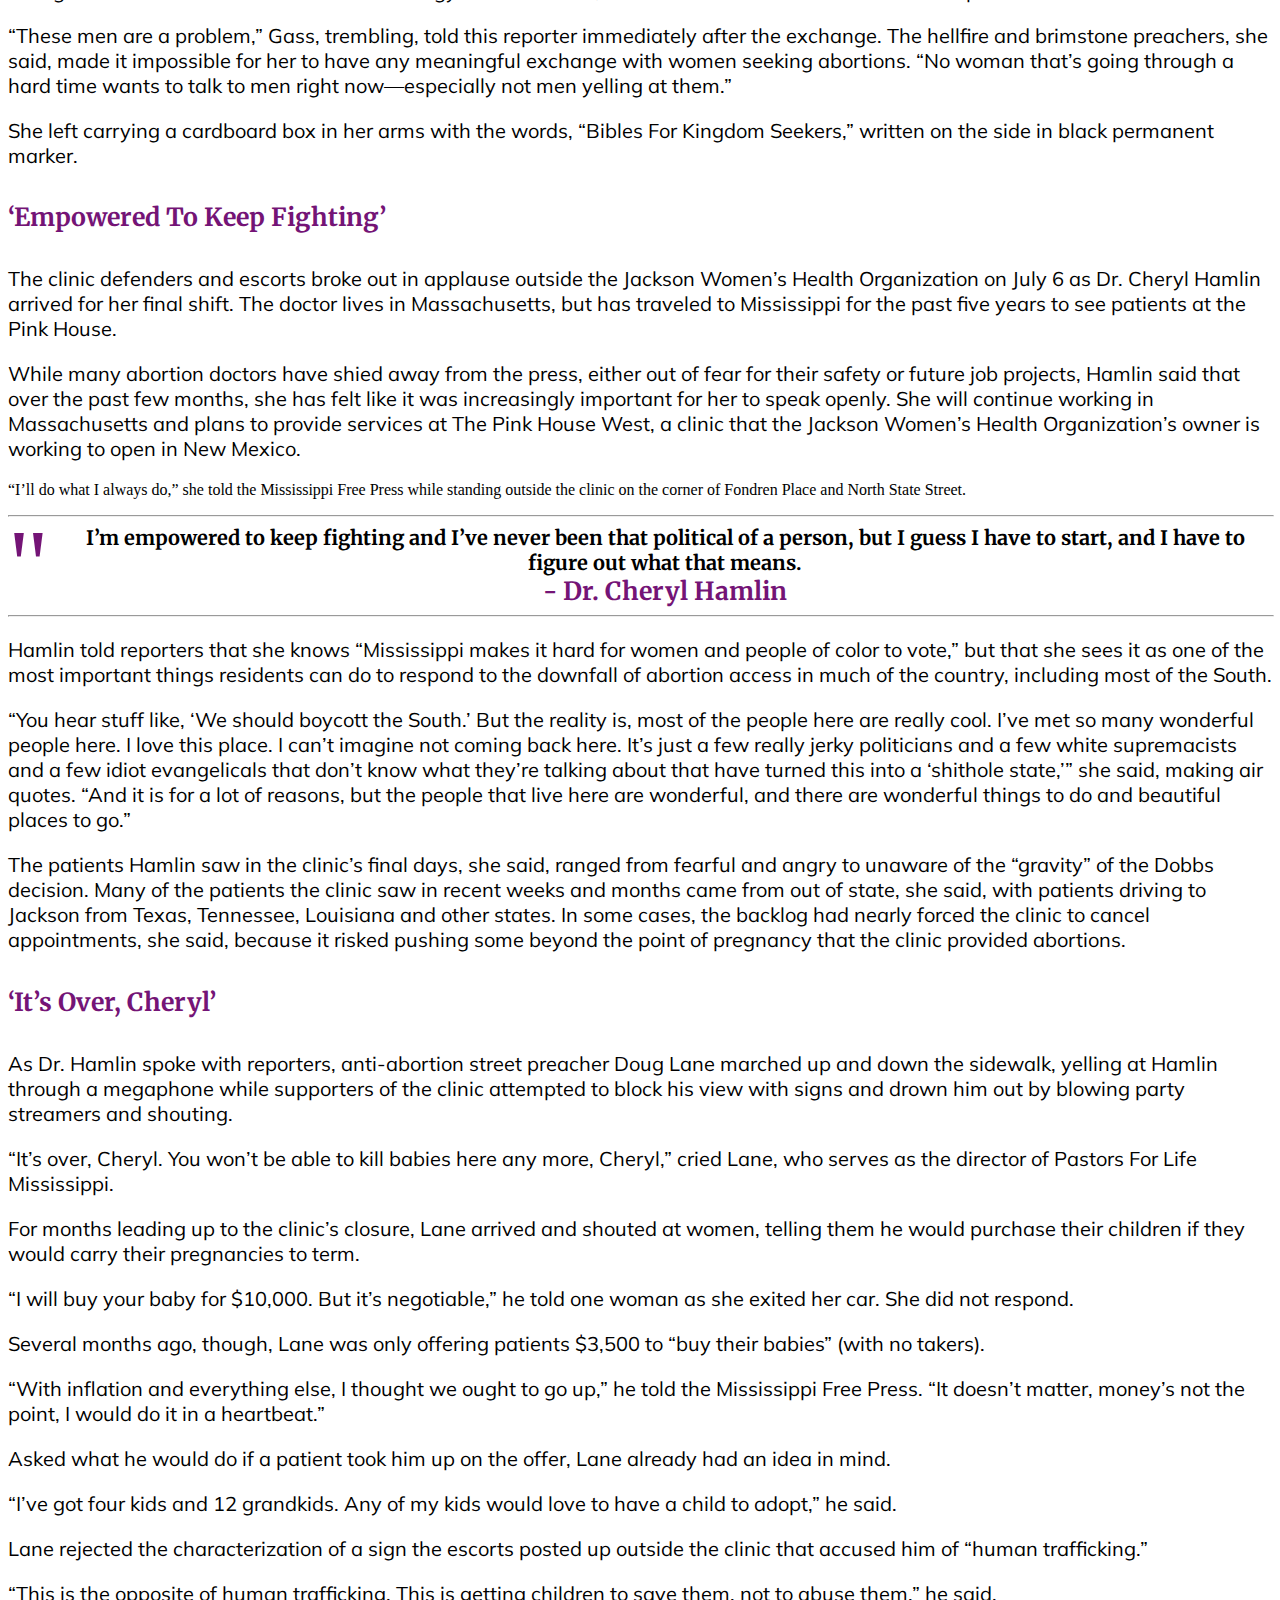
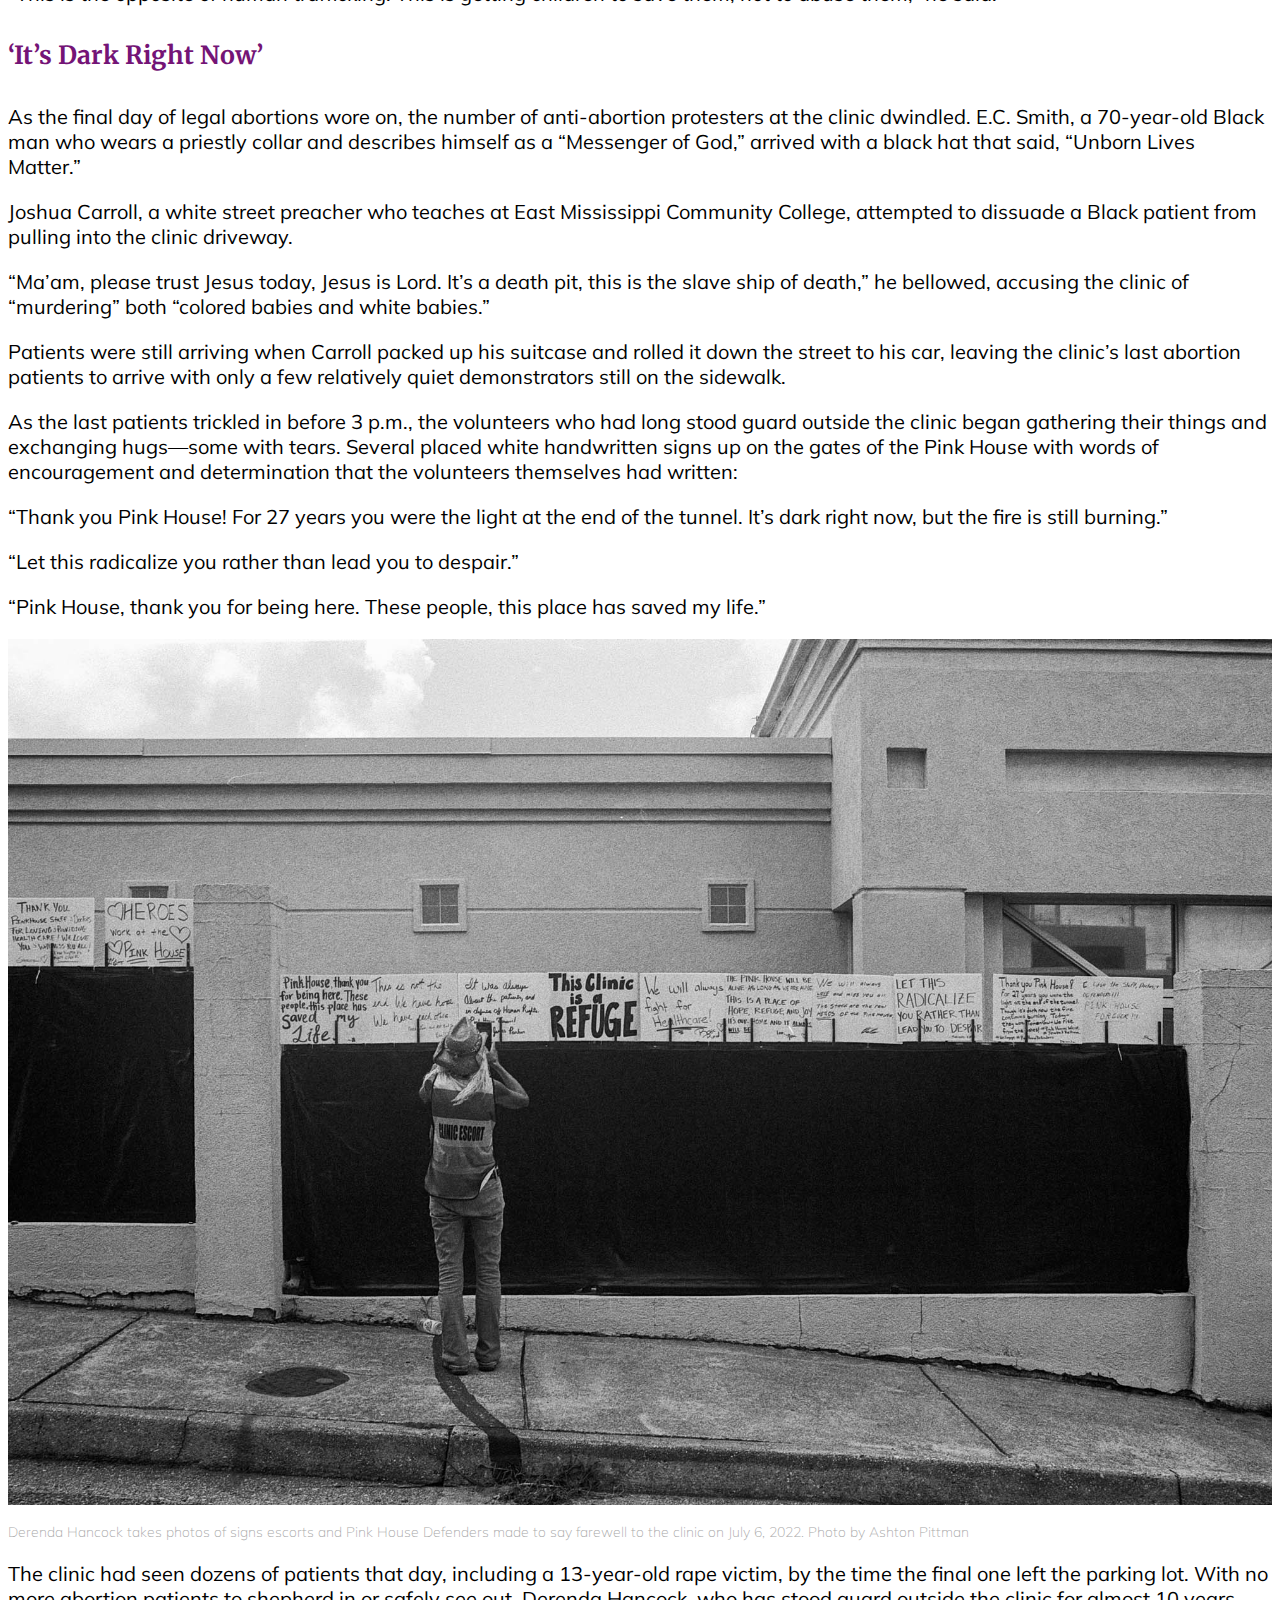
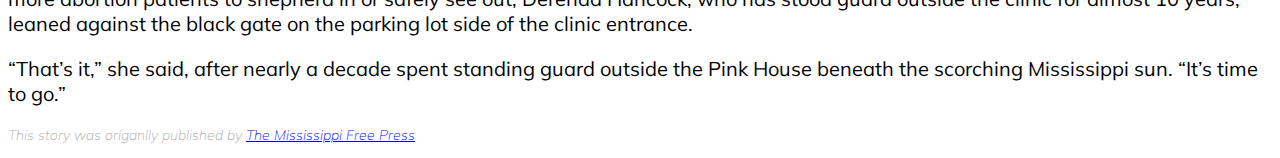
==== commit 7c2e1565: "final" ====
--- a/final-project/index.html
+++ b/final-project/index.html
@@ -5,7 +5,7 @@
 <head>
 <meta charset="utf-8">
 <meta name="viewport" content="width=device-width, initial-scale=1, shrink-to-fit=no">
-<meta name="description" content="Description goes here.">
+<meta name="description" content="The heart-wrenching story of Mississippi's last abortion clinic">
     <title>Laine Napoli Final Project</title>
     
 <!-- Bootstrap CSS and JavaScript -->
@@ -15,7 +15,7 @@
 
 <link rel="stylesheet" href="style.css">
 
-<!--Google Font Goes Here-->
+<link href="https://fonts.googleapis.com/css?family=Merriweather|Muli:300" rel="stylesheet">
     
 </head>
     
@@ -24,15 +24,15 @@
 <div class="container-fluid">
     <div class="row">
         <div class="col">
-            <img src="leadimage.jpg" alt="alt text here" class=leadimage>
-            <p id="caption">“We are looking at suffering and death. How do you think we should feel?” Jackson Women’s Health Organization clinic escort Kim Gibson told reporters minutes after the U.S. Supreme Court overruled Dobbs v. Jackson Women’s Health Organization on June 24, 2022. Photo by Ashton Pittman</p>
-        </div>
-    </div>
-</div>
-    
-<div class="container">
-    <div class="row">
-          <div class="col-sm-8 offset-sm-4">
+            <img src="leadimage.jpg" alt="An abortion clinic defender looks a reporters with disappointment" class=leadimage>
+            <p class="caption">“We are looking at suffering and death. How do you think we should feel?” Jackson Women’s Health Organization clinic escort Kim Gibson told reporters minutes after the U.S. Supreme Court overruled Dobbs v. Jackson Women’s Health Organization on June 24, 2022. Photo by Ashton Pittman</p>
+        </div>
+    </div>
+</div>
+    
+<div class="container">
+    <div class="row">
+          <div class="col-sm-8 offset-sm-2">
         <h1>The Final Days of The Pink House, Mississippi's Last Abortion Clinic Closes</h1>
         <h2>Ashton Pittman</h2>
         <h3>July 13, 2022</h3>
@@ -43,44 +43,44 @@
 <div class="container">
     <div class="row">
         <div class="col-sm-8 offset-sm-2">
-        <p id="bodytext">While street preachers boomed warnings of hellfire nearby, a throng of reporters surrounded Pink House Defender Kim Gibson in the Jackson Women’s Health Clinic’s driveway on June 24, 2022. Minutes earlier, the U.S. Supreme Court had rejected the clinic’s attempt to block a 15-week Mississippi abortion ban, overturning Roe v. Wade and dooming the Pink House to close.</p>
-        <p id="bodytext">“What’s your reaction to the ruling from the Supreme Court?” a male reporter asked. “I’m thrilled, can’t you tell?” she said, narrowing her eyes behind a pair of Ray-Bans. “… What do you think? We’re looking at suffering and death, we are looking at suffering and death. How do you think we should feel?”</p>
-        <p id="bodytext">Gibson is not alone in those concerns. After the Supreme Court overturned Roe v. Wade in Dobbs v. Jackson Women’s Health Organization late last month, the Dayton Daily News reported that a cancer patient who needed an abortion before she could start chemotherapy treatments had to travel to Indiana to get an abortion—even though Ohio’s six-week abortion ban allows an exception for “medical necessity” or a “medical emergency.”</p>
-        <p id="bodytext">In 2007, a bipartisan majority of Mississippi Democrats and Republicans passed a “trigger law” that would ban nearly all abortions in Mississippi at any stage with exceptions only for “cases where necessary for the preservation of the mother’s life or where the pregnancy was caused by rape” and reported to law enforcement.</p>
-        <p id="bodytext">On June 27, Mississippi Attorney General Lynn Fitch certified her judgment that Roe v. Wade had been overturned with the Mississippi Secretary of State’s Office, setting the trigger law to take effect on July 7. A state judge declined the clinic’s request to block it.</p>
-        </div>
-    </div>
-</div>
-
-<div class="container">
-    <div class="row">
-        <div class="col-sm-8 offset-sm-2">
-        <p id="sectionheader">‘Women Will Die’</p>
-        <p id="bodytext">Dr. Cheryl Hamlin, who provided abortion care at the Pink House until Mississippi law forced the state’s only abortion clinic to close on July 7, told the Mississippi Free Press that she believes the state’s exceptions are too vague and will lead to cases like the one involving the cancer patient in Ohio and “women will die.”</p>
-        <p id="bodytext">“It will happen because what does not look like a life-threatening condition today could rapidly devolve into one if the local OB-GYNs are now afraid to do the right thing until it really becomes dire,” she said. “That’s what happened in Ireland that caused them to get their abortion rights.”</p>
-        <p id="bodytext">She was referring to the death of 31-year-old Dr. Savita Halappanavar, a dentist who died of sepsis in Galway, Ireland, in 2012 after doctors refused to provide her an abortion even though she was in severe pain and a miscarriage was inevitable. Despite the fact that the country’s law allowed abortions to save a pregnant woman’s life, doctors, fearing prosecution, opted against providing the abortion because a fetal heartrate was still detectable, and they did not see evidence of an immediate threat to her life.</p>
-        <p id="bodytext">The case galvanized support for liberalizing the country’s abortion laws, and two-thirds of the Irish people voted to legalize it in a 2018 referendum. Dr. Hamlin said she expects to see cases like Halappanavar’s in Mississippi and other states with severe abortion restrictions.</p>
-        <p id="bodytext">There will be women who will die because their OB-GYN or family doctor is afraid to treat them because they’re afraid of the implications,” Hamlin said. “‘Well, it’s not fully life-threatening, yet.’ ‘It’s maybe only 50% life-threatening, or maybe 75%. Is that enough?’ ‘Does it have to be 100%?’ So yes, it will happen.”</p>
-        </div>
-    </div>
-</div>
-    
-<div class="container">
-    <div class="row">
-        <div class="col-sm-8 offset-sm-2">
-        <p id="bodytext">On Monday, President Joe Biden announced an executive order aimed at alleviating those concerns. Under a clarification of existing U.S. Department of Health and Human Services guidelines, physicians at hospitals that receive Medicare funds must provide abortion care if they “believe that a pregnant patient presenting at an emergency department is experiencing an emergency medical condition … and that abortion is the stabilizing treatment necessary to resolve that condition.”</p>
-        <p id="bodytext">Such requirements already exist under current law, though, critics have noted. NPR reported on Tuesday that the Mississippi Attorney General’s Office dismissed the order, pointing out that “Mississippi’s law already makes an exception for preservation of the mother’s life” and saying that Biden’s announcement “is about nothing more than maintaining the false narrative that women’s lives are in danger in order to appease his base.”</p>
-        <p id="bodytext">Dr. Ghazaleh Moayedi, an OB-GYN and abortion provider in Texas, also criticized Biden’s order in a tweet Monday, noting that federal guidelines vaguely define an emergency as something that could cause “serious impairment to bodily functions.” The HHS clarifications, she tweeted, “don’t change our situation” in Texas. “These definitions are too broad to save lives.”</p>
-        </div>
-    </div>
-</div>
-
-<div class="container">
-    <div class="row">
-        <div class="col-sm-8 offset-sm-2">
-        <p id="sectionheader">‘Won’t Back Down’</p>
-        <p id="bodytext">In the minutes and hours after the Dobbs ruling on June 24, clinic escorts and defenders at the Pink House continued to help guide patients past the anti-abortion protesters into the clinic parking lot. As they did so, the volunteers blasted Bon Jovi’s “I Won’t Back Down” over a loudspeaker to drown out street preacher Allen Sliders’ wails of hellfire and brimstone.</p>
-        <p id="bodytext">But within half an hour after the ruling, several anti-abortion protesters abandoned their usual post at the clinic gates and walked downhill to the end of the road to intercept incoming traffic, where they began telling would-be patients that Roe v. Wade had been overturned and the clinic was no longer seeing patients.</p>
+        <p class="bodytext">While street preachers boomed warnings of hellfire nearby, a throng of reporters surrounded Pink House Defender Kim Gibson in the Jackson Women’s Health Clinic’s driveway on June 24, 2022. Minutes earlier, the U.S. Supreme Court had rejected the clinic’s attempt to block a 15-week Mississippi abortion ban, overturning Roe v. Wade and dooming the Pink House to close.</p>
+        <p class="bodytext">“What’s your reaction to the ruling from the Supreme Court?” a male reporter asked. “I’m thrilled, can’t you tell?” she said, narrowing her eyes behind a pair of Ray-Bans. “… What do you think? We’re looking at suffering and death, we are looking at suffering and death. How do you think we should feel?”</p>
+        <p class="bodytext">Gibson is not alone in those concerns. After the Supreme Court overturned Roe v. Wade in Dobbs v. Jackson Women’s Health Organization late last month, the Dayton Daily News reported that a cancer patient who needed an abortion before she could start chemotherapy treatments had to travel to Indiana to get an abortion—even though Ohio’s six-week abortion ban allows an exception for “medical necessity” or a “medical emergency.”</p>
+        <p class="bodytext">In 2007, a bipartisan majority of Mississippi Democrats and Republicans passed a “trigger law” that would ban nearly all abortions in Mississippi at any stage with exceptions only for “cases where necessary for the preservation of the mother’s life or where the pregnancy was caused by rape” and reported to law enforcement.</p>
+        <p class="bodytext">On June 27, Mississippi Attorney General Lynn Fitch certified her judgment that Roe v. Wade had been overturned with the Mississippi Secretary of State’s Office, setting the trigger law to take effect on July 7. A state judge declined the clinic’s request to block it.</p>
+        </div>
+    </div>
+</div>
+
+<div class="container">
+    <div class="row">
+        <div class="col-sm-8 offset-sm-2">
+        <h4>‘Women Will Die’</h4>
+        <p class="bodytext">Dr. Cheryl Hamlin, who provided abortion care at the Pink House until Mississippi law forced the state’s only abortion clinic to close on July 7, told the Mississippi Free Press that she believes the state’s exceptions are too vague and will lead to cases like the one involving the cancer patient in Ohio and “women will die.”</p>
+        <p class="bodytext">“It will happen because what does not look like a life-threatening condition today could rapidly devolve into one if the local OB-GYNs are now afraid to do the right thing until it really becomes dire,” she said. “That’s what happened in Ireland that caused them to get their abortion rights.”</p>
+        <p class="bodytext">She was referring to the death of 31-year-old Dr. Savita Halappanavar, a dentist who died of sepsis in Galway, Ireland, in 2012 after doctors refused to provide her an abortion even though she was in severe pain and a miscarriage was inevitable. Despite the fact that the country’s law allowed abortions to save a pregnant woman’s life, doctors, fearing prosecution, opted against providing the abortion because a fetal heartrate was still detectable, and they did not see evidence of an immediate threat to her life.</p>
+        <p class="bodytext">The case galvanized support for liberalizing the country’s abortion laws, and two-thirds of the Irish people voted to legalize it in a 2018 referendum. Dr. Hamlin said she expects to see cases like Halappanavar’s in Mississippi and other states with severe abortion restrictions.</p>
+        <p class="bodytext">There will be women who will die because their OB-GYN or family doctor is afraid to treat them because they’re afraid of the implications,” Hamlin said. “‘Well, it’s not fully life-threatening, yet.’ ‘It’s maybe only 50% life-threatening, or maybe 75%. Is that enough?’ ‘Does it have to be 100%?’ So yes, it will happen.”</p>
+        </div>
+    </div>
+</div>
+    
+<div class="container">
+    <div class="row">
+        <div class="col-sm-8 offset-sm-2">
+        <p class="bodytext">On Monday, President Joe Biden announced an executive order aimed at alleviating those concerns. Under a clarification of existing U.S. Department of Health and Human Services guidelines, physicians at hospitals that receive Medicare funds must provide abortion care if they “believe that a pregnant patient presenting at an emergency department is experiencing an emergency medical condition … and that abortion is the stabilizing treatment necessary to resolve that condition.”</p>
+        <p class="bodytext">Such requirements already exist under current law, though, critics have noted. NPR reported on Tuesday that the Mississippi Attorney General’s Office dismissed the order, pointing out that “Mississippi’s law already makes an exception for preservation of the mother’s life” and saying that Biden’s announcement “is about nothing more than maintaining the false narrative that women’s lives are in danger in order to appease his base.”</p>
+        <p class="bodytext">Dr. Ghazaleh Moayedi, an OB-GYN and abortion provider in Texas, also criticized Biden’s order in a tweet Monday, noting that federal guidelines vaguely define an emergency as something that could cause “serious impairment to bodily functions.” The HHS clarifications, she tweeted, “don’t change our situation” in Texas. “These definitions are too broad to save lives.”</p>
+        </div>
+    </div>
+</div>
+
+<div class="container">
+    <div class="row">
+        <div class="col-sm-8 offset-sm-2">
+        <h4>‘Won’t Back Down’</h4>
+        <p class="bodytext">In the minutes and hours after the Dobbs ruling on June 24, clinic escorts and defenders at the Pink House continued to help guide patients past the anti-abortion protesters into the clinic parking lot. As they did so, the volunteers blasted Bon Jovi’s “I Won’t Back Down” over a loudspeaker to drown out street preacher Allen Sliders’ wails of hellfire and brimstone.</p>
+        <p class="bodytext">But within half an hour after the ruling, several anti-abortion protesters abandoned their usual post at the clinic gates and walked downhill to the end of the road to intercept incoming traffic, where they began telling would-be patients that Roe v. Wade had been overturned and the clinic was no longer seeing patients.</p>
         </div>
     </div>
 </div>
@@ -88,48 +88,56 @@
 <div class="container">
     <div class="row">
        <div class="col-sm-8 offset-sm-2">
-        <img src="photo2.jpg" alt="alt text here" class=bodyimage>
-            <p id="caption">Derenda Hancock stands in the driveway of the Jackson Women’s Health Organization moments after news broke that the U.S. Supreme Court overturned Roe v. Wade on June 24, 2022. Photo by Ashton Pittman</p>
-        </div>
-    </div>
-</div>
-
-<div class="container">
-    <div class="row">
-        <div class="col-sm-8 offset-sm-2">
-        <p id="bodytext">That was not true, yet, though; the U.S. Supreme Court had allowed the law banning abortions after 15 weeks to take effect, but the trigger law banning nearly all abortions at any stage would not become effective until 10 days after the attorney general formally certified it.</p>
-        <p id="bodytext">As she caught sight of the three men successfully deterring cars from driving up to the clinic on June 24, escort Ren Allen marched off toward the mischief, shouting at the men who returned her anger with proclamations that abortion was no longer legal.</p>
-        <p id="bodytext">After Pink House Defenders coordinator Derenda Hancock arrived at the site of the commotion, Allen retreated, but she, Gibson and several other escorts returned to the street corner minutes later holding up signs that read, “This Clinic Is Open.” With the Pink House’s days numbered, the clinic’s supporters believed it was vital to ensure the state’s only abortion clinic saw as many patients as possible while they still could.</p>
-        <p id="bodytext">Later that morning, two of the anti-abortion activists, Gabriel Olivier and E.C. Smith, told the Mississippi Free Press that they had successfully turned away about half a dozens patients by telling them about the U.S. Supreme Court’s decision.</p>
-        <p id="bodytext">For decades, evangelical Christians and Catholics have primarily led the charge to overturn Roe v. Wade. A right-wing Christian legal organization tied to Christian dominionists, the Arizona-based Alliance Defending Freedom, drafted the abortion ban at the center of the Dobbs case with the goal of getting Mississippi to pass the law and forcing the U.S. Supreme Court to revisit Roe v. Wade. With Trump’s additions to the nation’s high court, the gambit paid off.</p>
-        <p id="bodytext">On July 8, Rolling Stone reported that an anti-abortion activist who wrote a brief that U.S. Supreme Court’s majority cited in its Dobbs decision bragged that she had prayed with several of the justices before they rendered their decision.</p>
-        </div>
-    </div>
-</div>
-
-<div class="container">
-    <div class="row">
-        <div class="col-sm-8 offset-sm-2">
-        <p id="sectionheader">‘Cursed Before God’</p>
-        <p id="bodytext">Eight days after the Dobbs decision, on Saturday, July 2, 2022, tears streamed down anti-abortion activist Coleman Boyd’s face as he stood outside the front of the clinic, bemoaning the fact that the it was still open and seeing patients at a rapid clip.</p>
-        <p id="bodytext">“I grieve more than I’ve ever grieved because the church is celebrating this weekend and babies are being murdered right before me in greater numbers than ever,” he moaned to a mostly white crowd of evangelicals who had gathered across the street next to the Homewood Suites by Hilton hotel.</p>
-        <p id="bodytext">In the same spot minutes earlier, an elderly man with an acoustic guitar named Butch (who did not share his last name) strummed and sang, “Where have all our little children gone? They’ve been aborted, every one.” His sister, Diana Hager, swayed in the background, gazing heavenward and occasionally raising her hands to God.</p>
-        <p id="bodytext">“We decree and declare that not only is the building going to be removed and thrown into a dump, but the very dirt will not be used. The dirt of this place is cursed before God, the innocent blood that has been shed here,” Butch told the streetside congregation. “This ground is unholy, but where you stand is holy. … This place is already closed, this is just the last gasp.”</p>
-        <p id="bodytext">At the entrance to the clinic driveway, escorts and patients got a temporary reprieve as several of the street preachers there found themselves distracted and arguing with Madison Gass, a young self-described “pro-life” activist from Jones County. Shouting at patients and calling them murderers would not succeed at converting them or deterring them from getting abortions, she told Rankin County street preacher Bryan Peden.</p>
-        <p id="bodytext">The conversation quickly devolved into a theological argument over the merits of Gass’ Calvinism until Gabriel Olivier interrupted it, telling Peden that he should not debate theology with a woman, but discuss the matter with her male “spiritual head” instead.</p>
-        <p id="bodytext">“These men are a problem,” Gass, trembling, told this reporter immediately after the exchange. The hellfire and brimstone preachers, she said, made it impossible for her to have any meaningful exchange with women seeking abortions. “No woman that’s going through a hard time wants to talk to men right now—especially not men yelling at them.”</p>
-        <p id="bodytext">She left carrying a cardboard box in her arms with the words, “Bibles For Kingdom Seekers,” written on the side in black permanent marker.</p>
-        </div>
-    </div>
-</div>
-    
-<div class="container">
-    <div class="row">
-        <div class="col-sm-8 offset-sm-2">
-        <p id="sectionheader">‘Empowered To Keep Fighting’</p>
-        <p id="bodytext">The clinic defenders and escorts broke out in applause outside the Jackson Women’s Health Organization on July 6 as Dr. Cheryl Hamlin arrived for her final shift. The doctor lives in Massachusetts, but has traveled to Mississippi for the past five years to see patients at the Pink House.</p>
-        <p id="bodytext">While many abortion doctors have shied away from the press, either out of fear for their safety or future job projects, Hamlin said that over the past few months, she has felt like it was increasingly important for her to speak openly. She will continue working in Massachusetts and plans to provide services at The Pink House West, a clinic that the Jackson Women’s Health Organization’s owner is working to open in New Mexico.</p>
-        <p id="bodytext">“I’ll do what I always do,” she told the Mississippi Free Press while standing outside the clinic on the corner of Fondren Place and North State Street.</p>
+        <img src="photo2.jpg" alt="An abortion clinic defender captured looking upset after the Supreme Court overturned Roe. V Wade" class=bodyimage>
+            <p class="caption">Derenda Hancock stands in the driveway of the Jackson Women’s Health Organization moments after news broke that the U.S. Supreme Court overturned Roe v. Wade on June 24, 2022. Photo by Ashton Pittman</p>
+        </div>
+    </div>
+</div>
+
+<div class="container">
+    <div class="row">
+        <div class="col-sm-8 offset-sm-2">
+        <p class="bodytext">That was not true, yet, though; the U.S. Supreme Court had allowed the law banning abortions after 15 weeks to take effect, but the trigger law banning nearly all abortions at any stage would not become effective until 10 days after the attorney general formally certified it.</p>
+        <p class="bodytext">As she caught sight of the three men successfully deterring cars from driving up to the clinic on June 24, escort Ren Allen marched off toward the mischief, shouting at the men who returned her anger with proclamations that abortion was no longer legal.</p>
+        <p class="bodytext">After Pink House Defenders coordinator Derenda Hancock arrived at the site of the commotion, Allen retreated, but she, Gibson and several other escorts returned to the street corner minutes later holding up signs that read, “This Clinic Is Open.” With the Pink House’s days numbered, the clinic’s supporters believed it was vital to ensure the state’s only abortion clinic saw as many patients as possible while they still could.</p>
+        <p class="bodytext">Later that morning, two of the anti-abortion activists, Gabriel Olivier and E.C. Smith, told the Mississippi Free Press that they had successfully turned away about half a dozens patients by telling them about the U.S. Supreme Court’s decision.</p>
+        <p class="bodytext">For decades, evangelical Christians and Catholics have primarily led the charge to overturn Roe v. Wade. A right-wing Christian legal organization tied to Christian dominionists, the Arizona-based Alliance Defending Freedom, drafted the abortion ban at the center of the Dobbs case with the goal of getting Mississippi to pass the law and forcing the U.S. Supreme Court to revisit Roe v. Wade. With Trump’s additions to the nation’s high court, the gambit paid off.</p>
+        <p class="bodytext">On July 8, Rolling Stone reported that an anti-abortion activist who wrote a brief that U.S. Supreme Court’s majority cited in its Dobbs decision bragged that she had prayed with several of the justices before they rendered their decision.</p>
+        </div>
+    </div>
+</div>
+
+<div class="container">
+    <div class="row">
+        <div class="col-sm-8 offset-sm-2">
+        <h4>‘Cursed Before God’</h4>
+        <p class="bodytext">Eight days after the Dobbs decision, on Saturday, July 2, 2022, tears streamed down anti-abortion activist Coleman Boyd’s face as he stood outside the front of the clinic, bemoaning the fact that the it was still open and seeing patients at a rapid clip.</p>
+        <p class="bodytext">“I grieve more than I’ve ever grieved because the church is celebrating this weekend and babies are being murdered right before me in greater numbers than ever,” he moaned to a mostly white crowd of evangelicals who had gathered across the street next to the Homewood Suites by Hilton hotel.</p>
+        <p class="bodytext">In the same spot minutes earlier, an elderly man with an acoustic guitar named Butch (who did not share his last name) strummed and sang, “Where have all our little children gone? They’ve been aborted, every one.” His sister, Diana Hager, swayed in the background, gazing heavenward and occasionally raising her hands to God.</p>
+        <p class="bodytext">“We decree and declare that not only is the building going to be removed and thrown into a dump, but the very dirt will not be used. The dirt of this place is cursed before God, the innocent blood that has been shed here,” Butch told the streetside congregation. “This ground is unholy, but where you stand is holy. … This place is already closed, this is just the last gasp.”</p>
+        <p class="bodytext">At the entrance to the clinic driveway, escorts and patients got a temporary reprieve as several of the street preachers there found themselves distracted and arguing with Madison Gass, a young self-described “pro-life” activist from Jones County. Shouting at patients and calling them murderers would not succeed at converting them or deterring them from getting abortions, she told Rankin County street preacher Bryan Peden.</p>
+        <p class="bodytext">The conversation quickly devolved into a theological argument over the merits of Gass’ Calvinism until Gabriel Olivier interrupted it, telling Peden that he should not debate theology with a woman, but discuss the matter with her male “spiritual head” instead.</p>
+        <p class="bodytext">“These men are a problem,” Gass, trembling, told this reporter immediately after the exchange. The hellfire and brimstone preachers, she said, made it impossible for her to have any meaningful exchange with women seeking abortions. “No woman that’s going through a hard time wants to talk to men right now—especially not men yelling at them.”</p>
+        <p class="bodytext">She left carrying a cardboard box in her arms with the words, “Bibles For Kingdom Seekers,” written on the side in black permanent marker.</p>
+        </div>
+    </div>
+</div>
+
+<div class="container">
+    <div class="row">
+        <div class="col-sm-8 offset-sm-2">
+        <div class="flourish-embed flourish-cards" data-src="visualisation/12109182"><script src="https://public.flourish.studio/resources/embed.js"></script></div>
+        </div>
+    </div>
+</div>
+    
+<div class="container">
+    <div class="row">
+        <div class="col-sm-8 offset-sm-2">
+        <h4>‘Empowered To Keep Fighting’</h4>
+        <p class="bodytext">The clinic defenders and escorts broke out in applause outside the Jackson Women’s Health Organization on July 6 as Dr. Cheryl Hamlin arrived for her final shift. The doctor lives in Massachusetts, but has traveled to Mississippi for the past five years to see patients at the Pink House.</p>
+        <p class="bodytext">While many abortion doctors have shied away from the press, either out of fear for their safety or future job projects, Hamlin said that over the past few months, she has felt like it was increasingly important for her to speak openly. She will continue working in Massachusetts and plans to provide services at The Pink House West, a clinic that the Jackson Women’s Health Organization’s owner is working to open in New Mexico.</p>
+        <p class>“I’ll do what I always do,” she told the Mississippi Free Press while standing outside the clinic on the corner of Fondren Place and North State Street.</p>
         </div>
     </div>
 </div>
@@ -149,26 +157,26 @@
 <div class="container">
     <div class="row">
         <div class="col-sm-8 offset-sm-2">
-        <p id="bodytext">Hamlin told reporters that she knows “Mississippi makes it hard for women and people of color to vote,” but that she sees it as one of the most important things residents can do to respond to the downfall of abortion access in much of the country, including most of the South.</p>
-        <p id="bodytext">“You hear stuff like, ‘We should boycott the South.’ But the reality is, most of the people here are really cool. I’ve met so many wonderful people here. I love this place. I can’t imagine not coming back here. It’s just a few really jerky politicians and a few white supremacists and a few idiot evangelicals that don’t know what they’re talking about that have turned this into a ‘shithole state,’” she said, making air quotes. “And it is for a lot of reasons, but the people that live here are wonderful, and there are wonderful things to do and beautiful places to go.”</p>
-        <p id="bodytext">The patients Hamlin saw in the clinic’s final days, she said, ranged from fearful and angry to unaware of the “gravity” of the Dobbs decision. Many of the patients the clinic saw in recent weeks and months came from out of state, she said, with patients driving to Jackson from Texas, Tennessee, Louisiana and other states. In some cases, the backlog had nearly forced the clinic to cancel appointments, she said, because it risked pushing some beyond the point of pregnancy that the clinic provided abortions.</p>
-        </div>
-    </div>
-</div>
-
-<div class="container">
-    <div class="row">
-        <div class="col-sm-8 offset-sm-2">
-        <p id="sectionheader">‘It’s Over, Cheryl’</p>
-        <p id="bodytext">As Dr. Hamlin spoke with reporters, anti-abortion street preacher Doug Lane marched up and down the sidewalk, yelling at Hamlin through a megaphone while supporters of the clinic attempted to block his view with signs and drown him out by blowing party streamers and shouting.</p>
-        <p id="bodytext">“It’s over, Cheryl. You won’t be able to kill babies here any more, Cheryl,” cried Lane, who serves as the director of Pastors For Life Mississippi.</p>
-        </div>
-    </div>
-</div>
-
-<div class="container">
-    <div class="row">
-       <div class="col-sm-8 offset-sm-4">
+        <p class="bodytext">Hamlin told reporters that she knows “Mississippi makes it hard for women and people of color to vote,” but that she sees it as one of the most important things residents can do to respond to the downfall of abortion access in much of the country, including most of the South.</p>
+        <p class="bodytext">“You hear stuff like, ‘We should boycott the South.’ But the reality is, most of the people here are really cool. I’ve met so many wonderful people here. I love this place. I can’t imagine not coming back here. It’s just a few really jerky politicians and a few white supremacists and a few idiot evangelicals that don’t know what they’re talking about that have turned this into a ‘shithole state,’” she said, making air quotes. “And it is for a lot of reasons, but the people that live here are wonderful, and there are wonderful things to do and beautiful places to go.”</p>
+        <p class="bodytext">The patients Hamlin saw in the clinic’s final days, she said, ranged from fearful and angry to unaware of the “gravity” of the Dobbs decision. Many of the patients the clinic saw in recent weeks and months came from out of state, she said, with patients driving to Jackson from Texas, Tennessee, Louisiana and other states. In some cases, the backlog had nearly forced the clinic to cancel appointments, she said, because it risked pushing some beyond the point of pregnancy that the clinic provided abortions.</p>
+        </div>
+    </div>
+</div>
+
+<div class="container">
+    <div class="row">
+        <div class="col-sm-8 offset-sm-2">
+        <h4>‘It’s Over, Cheryl’</h4>
+        <p class="bodytext">As Dr. Hamlin spoke with reporters, anti-abortion street preacher Doug Lane marched up and down the sidewalk, yelling at Hamlin through a megaphone while supporters of the clinic attempted to block his view with signs and drown him out by blowing party streamers and shouting.</p>
+        <p class="bodytext">“It’s over, Cheryl. You won’t be able to kill babies here any more, Cheryl,” cried Lane, who serves as the director of Pastors For Life Mississippi.</p>
+        </div>
+    </div>
+</div>
+
+<div class="container">
+    <div class="row">
+       <div class="col-sm-8 offset-sm-2">
         <div class="flourish-embed flourish-map" data-src="visualisation/12109113"><script src="https://public.flourish.studio/resources/embed.js"></script></div>
         </div>
     </div>
@@ -177,65 +185,54 @@
 <div class="container">
     <div class="row">
         <div class="col-sm-8 offset-sm-2">
-        <p id="bodytext">For months leading up to the clinic’s closure, Lane arrived and shouted at women, telling them he would purchase their children if they would carry their pregnancies to term.</p>
-        <p id="bodytext">“I will buy your baby for $10,000. But it’s negotiable,” he told one woman as she exited her car. She did not respond.</p>
-        <p id="bodytext">Several months ago, though, Lane was only offering patients $3,500 to “buy their babies” (with no takers).</p>
-        <p id="bodytext">“With inflation and everything else, I thought we ought to go up,” he told the Mississippi Free Press. “It doesn’t matter, money’s not the point, I would do it in a heartbeat.”</p>
-        <p id="bodytext">Asked what he would do if a patient took him up on the offer, Lane already had an idea in mind.</p>
-        <p id="bodytext">“I’ve got four kids and 12 grandkids. Any of my kids would love to have a child to adopt,” he said.</p>
-        <p id="bodytext">Lane rejected the characterization of a sign the escorts posted up outside the clinic that accused him of “human trafficking.”</p>
-        <p id="bodytext">“This is the opposite of human trafficking. This is getting children to save them, not to abuse them,” he said.</p>
-        </div>
-    </div>
-</div>
-
-<div class="container">
-    <div class="row">
-        <div class="col-sm-8 offset-sm-2">
-        <p id="sectionheader">‘It’s Dark Right Now’</p>
-        <p id="bodytext">As the final day of legal abortions wore on, the number of anti-abortion protesters at the clinic dwindled. E.C. Smith, a 70-year-old Black man who wears a priestly collar and describes himself as a “Messenger of God,” arrived with a black hat that said, “Unborn Lives Matter.” </p>
-        <p id="bodytext">Joshua Carroll, a white street preacher who teaches at East Mississippi Community College, attempted to dissuade a Black patient from pulling into the clinic driveway.</p>
-        <p id="bodytext">“Ma’am, please trust Jesus today, Jesus is Lord. It’s a death pit, this is the slave ship of death,” he bellowed, accusing the clinic of “murdering” both “colored babies and white babies.”</p>
-        <p id="bodytext">Patients were still arriving when Carroll packed up his suitcase and rolled it down the street to his car, leaving the clinic’s last abortion patients to arrive with only a few relatively quiet demonstrators still on the sidewalk.</p>
-        <p id="bodytext">As the last patients trickled in before 3 p.m., the volunteers who had long stood guard outside the clinic began gathering their things and exchanging hugs—some with tears. Several placed white handwritten signs up on the gates of the Pink House with words of encouragement and determination that the volunteers themselves had written:</p>
-        <p id="bodytext">“Thank you Pink House! For 27 years you were the light at the end of the tunnel. It’s dark right now, but the fire is still burning.”</p>
-        <p id="bodytext">“Let this radicalize you rather than lead you to despair.”</p>
-        <p id="bodytext">“Pink House, thank you for being here. These people, this place has saved my life.”</p>
-        </div>
-    </div>
-</div>
-
-<div class="container">
-    <div class="row">
-       <div class="col-sm-8 offset-sm-4">
-        <img src="photo3.jpg" alt="alt text here" class=bodyimage>
-            <p id="caption">Derenda Hancock takes photos of signs escorts and Pinkhouse Defenders made to say farewell to the clinic on July 6, 2022. Photo by Ashton Pittman</p>
-        </div>
-    </div>
-</div>
-
-<div class="container">
-    <div class="row">
-        <div class="col-sm-8 offset-sm-2">
-        <p id="sectionheader">‘It’s Dark Right Now’</p>
-        <p id="bodytext">The clinic had seen dozens of patients that day, including a 13-year-old rape victim, by the time the final one left the parking lot. With no more abortion patients to shepherd in or safely see out, Derenda Hancock, who has stood guard outside the clinic for almost 10 years, leaned against the black gate on the parking lot side of the clinic entrance.</p>
-        <p id="bodytext">“That’s it,” she said, after nearly a decade spent standing guard outside the Pink House beneath the scorching Mississippi sun. “It’s time to go.”</p>
-        <p><em>This story was origanlly published by
+        <p class="bodytext">For months leading up to the clinic’s closure, Lane arrived and shouted at women, telling them he would purchase their children if they would carry their pregnancies to term.</p>
+        <p class="bodytext">“I will buy your baby for $10,000. But it’s negotiable,” he told one woman as she exited her car. She did not respond.</p>
+        <p class="bodytext">Several months ago, though, Lane was only offering patients $3,500 to “buy their babies” (with no takers).</p>
+        <p class="bodytext">“With inflation and everything else, I thought we ought to go up,” he told the Mississippi Free Press. “It doesn’t matter, money’s not the point, I would do it in a heartbeat.”</p>
+        <p class="bodytext">Asked what he would do if a patient took him up on the offer, Lane already had an idea in mind.</p>
+        <p class="bodytext">“I’ve got four kids and 12 grandkids. Any of my kids would love to have a child to adopt,” he said.</p>
+        <p class="bodytext">Lane rejected the characterization of a sign the escorts posted up outside the clinic that accused him of “human trafficking.”</p>
+        <p class="bodytext">“This is the opposite of human trafficking. This is getting children to save them, not to abuse them,” he said.</p>
+        </div>
+    </div>
+</div>
+
+<div class="container">
+    <div class="row">
+        <div class="col-sm-8 offset-sm-2">
+        <h4>‘It’s Dark Right Now’</h4>
+        <p class="bodytext">As the final day of legal abortions wore on, the number of anti-abortion protesters at the clinic dwindled. E.C. Smith, a 70-year-old Black man who wears a priestly collar and describes himself as a “Messenger of God,” arrived with a black hat that said, “Unborn Lives Matter.” </p>
+        <p class="bodytext">Joshua Carroll, a white street preacher who teaches at East Mississippi Community College, attempted to dissuade a Black patient from pulling into the clinic driveway.</p>
+        <p class="bodytext">“Ma’am, please trust Jesus today, Jesus is Lord. It’s a death pit, this is the slave ship of death,” he bellowed, accusing the clinic of “murdering” both “colored babies and white babies.”</p>
+        <p class="bodytext">Patients were still arriving when Carroll packed up his suitcase and rolled it down the street to his car, leaving the clinic’s last abortion patients to arrive with only a few relatively quiet demonstrators still on the sidewalk.</p>
+        <p class="bodytext">As the last patients trickled in before 3 p.m., the volunteers who had long stood guard outside the clinic began gathering their things and exchanging hugs—some with tears. Several placed white handwritten signs up on the gates of the Pink House with words of encouragement and determination that the volunteers themselves had written:</p>
+        <p class="bodytext">“Thank you Pink House! For 27 years you were the light at the end of the tunnel. It’s dark right now, but the fire is still burning.”</p>
+        <p class="bodytext">“Let this radicalize you rather than lead you to despair.”</p>
+        <p class="bodytext">“Pink House, thank you for being here. These people, this place has saved my life.”</p>
+        </div>
+    </div>
+</div>
+
+<div class="container">
+    <div class="row">
+       <div class="col-sm-8 offset-sm-2">
+        <img src="photo3.jpg" alt="A woman looks over an array of posters and signs created to say farewelll to Pink House" class=bodyimage>
+            <p class="caption">Derenda Hancock takes photos of signs escorts and Pink House Defenders made to say farewell to the clinic on July 6, 2022. Photo by Ashton Pittman</p>
+        </div>
+    </div>
+</div>
+
+<div class="container">
+    <div class="row">
+        <div class="col-sm-8 offset-sm-2">
+        <p class="bodytext">The clinic had seen dozens of patients that day, including a 13-year-old rape victim, by the time the final one left the parking lot. With no more abortion patients to shepherd in or safely see out, Derenda Hancock, who has stood guard outside the clinic for almost 10 years, leaned against the black gate on the parking lot side of the clinic entrance.</p>
+        <p class="bodytext">“That’s it,” she said, after nearly a decade spent standing guard outside the Pink House beneath the scorching Mississippi sun. “It’s time to go.”</p>
+        <p class="caption"><em>This story was origanlly published by
             <a href="https://www.mississippifreepress.org/25577/the-last-days-of-the-pink-house">The Mississippi Free Press</a> 
         </em></p>
         </div>
     </div>
 </div>
-
-<div class="container">
-    <div class="row">
-        <div class="col-sm-8 offset-sm-4">
-        <p id="sectionheader">Title Here</p>
-        <p id="bodytext">P1</p>
-        <div class="flourish-embed flourish-cards" data-src="visualisation/12109182"><script src="https://public.flourish.studio/resources/embed.js"></script></div>
-        </div>
-    </div>
-</div>
     
 </body>
     
--- a/final-project/style.css
+++ b/final-project/style.css
@@ -1,28 +1,26 @@
 @media {
-    /*Phone styles here*/
-    /*This media query targets any screen smaller than 576px wide (see below)*/
     .leadimage {
         width:100%;
     }
     
-    #caption {
-        font-family:"Arial";
-        font-size:12px;
+    .caption {
+        font-family:'Muli', Sans-Serif;
+        font-size:10px;
         font-weight:lighter; 
         color:darkgrey;
     }
     
     h1 {
-        font-family:"Raleway";
-        font-size:40px;
+        font-family: 'Merriweather', Serif;
+        font-size: 16px;
         font-weight:bolder;
         color:black;
         text-align:center;
     }
     
     h2 {
-        font-family:"Arial";
-        font-size:30px;
+        font-family:'Muli', Sans-Serif;
+        font-size:16px;
         font-weight:bold;
         color:#741476;
         text-align:center;
@@ -30,24 +28,24 @@
     }
     
     h3 {
-        font-family:"Arial";
-        font-size:20px;
+        font-family:'Muli', Sans-Serif;
+        font-size:16px;
         font-weight:normal;
         color:darkgrey;
         text-align:center;
     }
     
-    #sectionheader {
-        font-family:"Arial";
-        font-size:18px;
+    h4{
+        font-family:'Merriweather', Serif;
+        font-size:16px;
         font-weight:bold;
         color:#741476;
-        text-align:left;
-    }
-    
-    #bodytext {
-        font-family:"Arial";
-        font-size:16px;
+        text-align:left;  
+    }
+    
+    .bodytext {
+        font-family:'Muli', Sans-Serif;
+        font-size:14px;
         font-weight:normal;
         color:black;
     }
@@ -59,18 +57,18 @@
     }
     
     .quotetext {
-        font-family:"Raleway";
-        font-size:18px;
+        font-family:'Merriweather', Serif;
+        font-size:16px;
         font-weight:bolder;
         color:black;
         text-align:center;
     }
     
     .quoteattribution{
-        font-family:"Arial";
-        font-size:18px;
+        font-family:'Merriweather', Serif;
+        font-size:16px;
         font-weight:bold;
-        color:darkgrey;
+        color:#741476;
         text-align:center;
     }
     
@@ -85,26 +83,121 @@
         float:left;
         color:#741476;
         padding: 0px 10px 0px 0px;
+        line-height:.6;
+    }
+    
+     .bodyimage {
+        width:100%;
+        align-content:center;
+    }
+}
+
+@media (min-width: 576px) {
+    .caption {
+        font-size:10px;
+    }
+    
+    h1 {
+        font-size: 30px;
+    }
+    
+    h2 {
+        font-size:20px;
+    }
+    
+    h3 {
+        font-size:20px;
+    }
+    
+    h4{
+        font-size:20px;  
+    }
+    
+    .bodytext {
+        font-size:15px;
+    }
+    
+    
+    .quotetext {
+        font-size:20px;
+    }
+    
+    .quoteattribution{
+        font-size:20px;
+    }
+    
+     .quotemark {
         line-height:.8;
     }
-    
-     .bodyimage {
-        width:100%;
-        align-content:center;
-    }
+
 }
 
-@media (min-width: 576px) {
-    /*Tablet-only styles here*/
-    /*This media query targets any screen that is at least 576px wide (but smaller than 992px wide (see below)*/
+@media (min-width: 992px) {
+    .caption {
+        font-size:12px;
+    }
+    
+    h1 {
+        font-size: 40px;
+    }
+    
+    h2 {
+        font-size:30px;
+    }
+    
+    h3 {
+        font-size:20px;
+    }
+    
+    h4{
+        font-size:20px;  
+    }
+    
+    .bodytext {
+        font-size:16px;
+    }s
+    
+    .quotetext {
+        font-size:20px;
+    }
+    
+    .quoteattribution{
+        font-size:20px;
+    }
+    
 }
 
-@media (min-width: 992px) {
-    /*Desktop-only styles here*/
-    /*This media query targets any screen that is at least 992px wide*/
-}
-
 @media (min-width: 1200px) {
-    /*Large-Desktop-only styles here*/
-    /*This media query targets any screen that is at least 1200px wide*/
+     .caption {
+        font-size:14px;
+    }
+    
+    h1 {
+        font-size: 45px;
+    }
+    
+    h2 {
+        font-size:35px;
+    }
+    
+    h3 {
+        font-size:25px;
+    }
+    
+    h4{
+        font-size:25px;  
+    }
+    
+    .bodytext {
+        font-size:20px;
+    }s
+    
+    .quotetext {
+        font-size:25px;
+    }
+    
+    .quoteattribution{
+        font-size:25px;
+    }
+    
 }